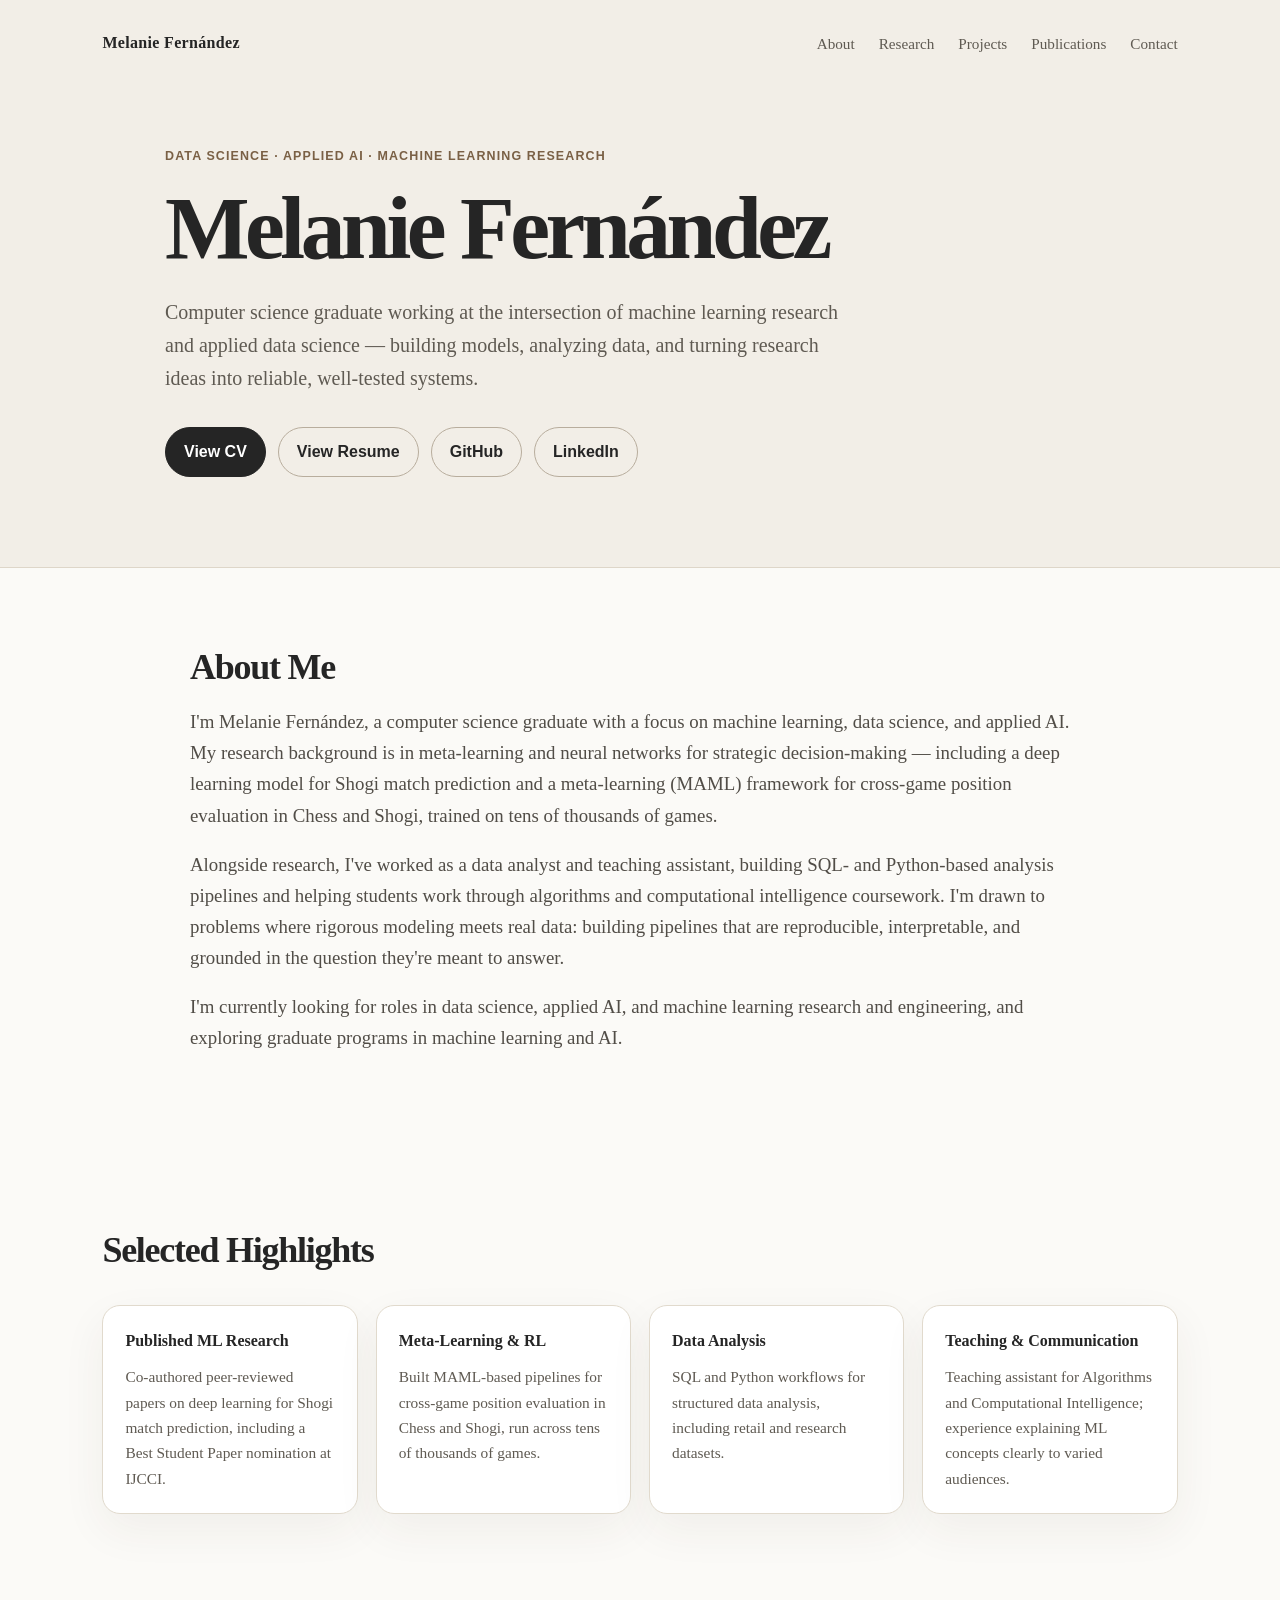
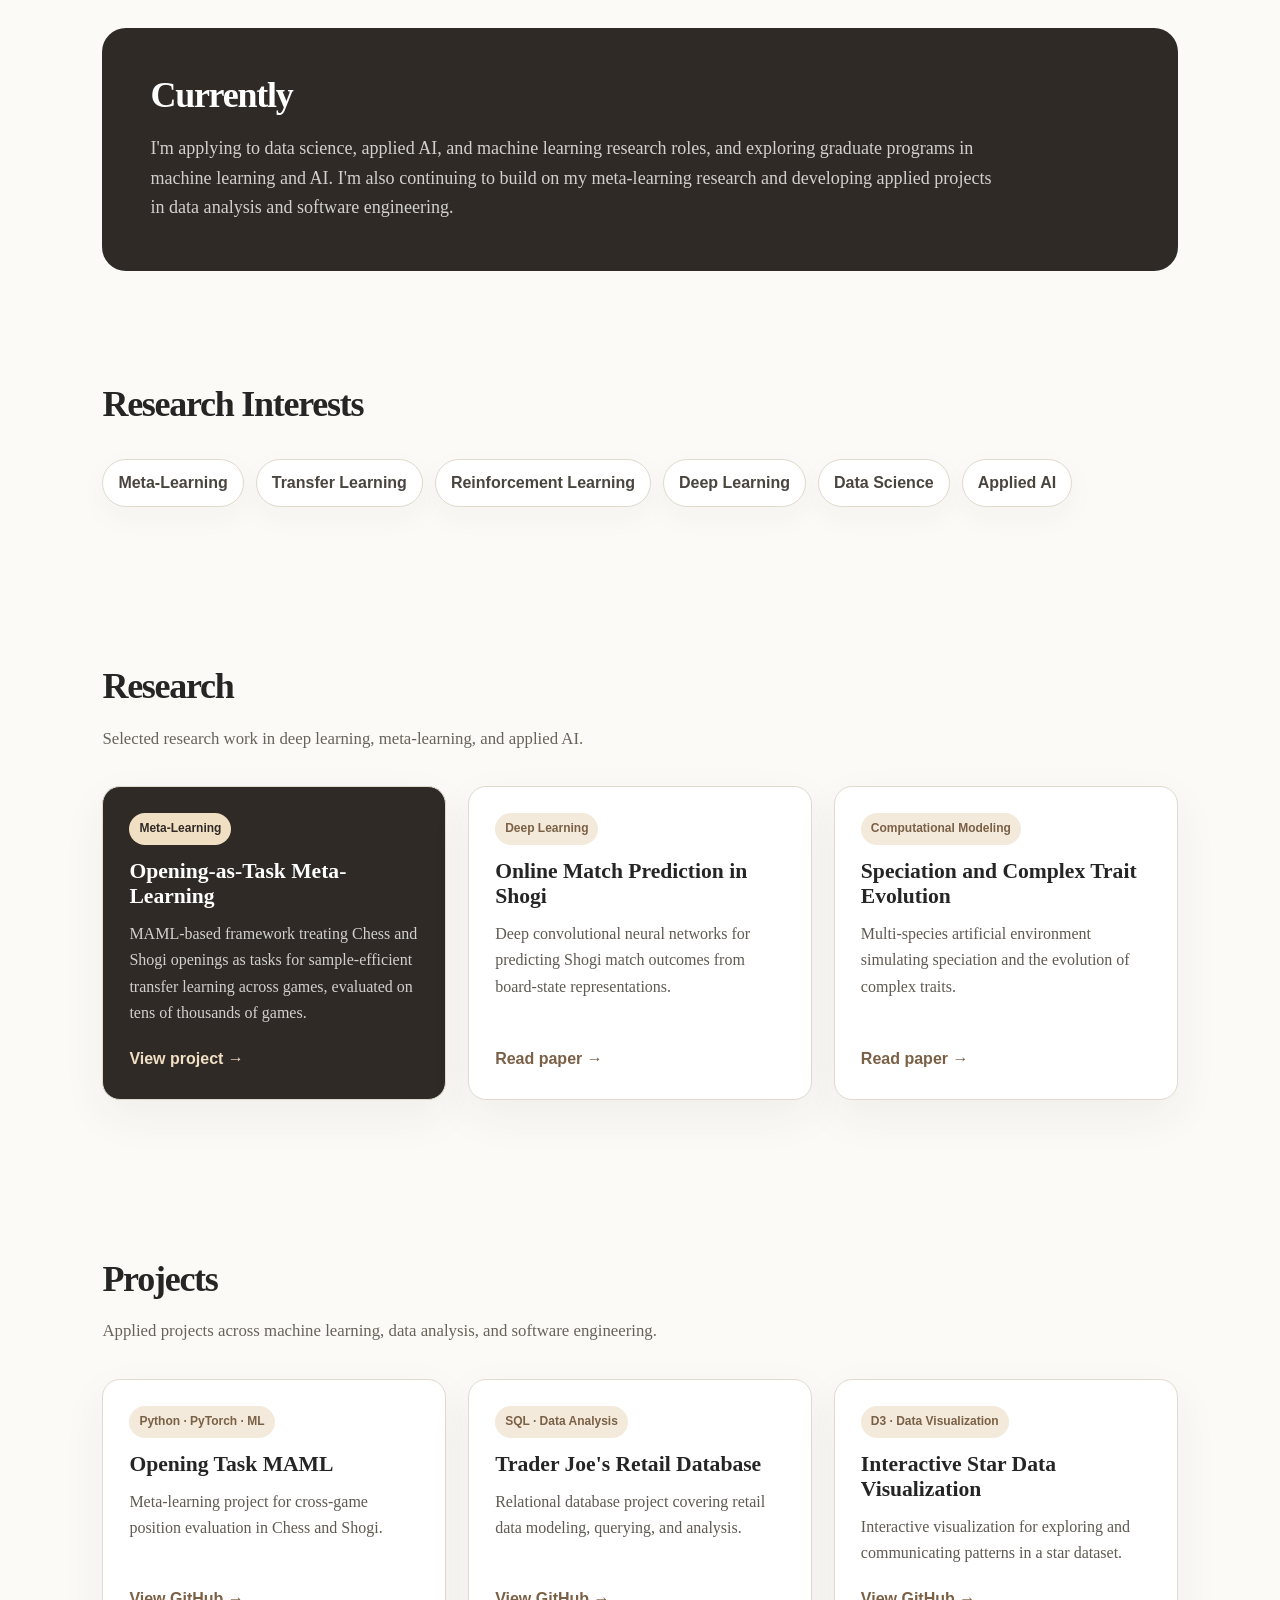
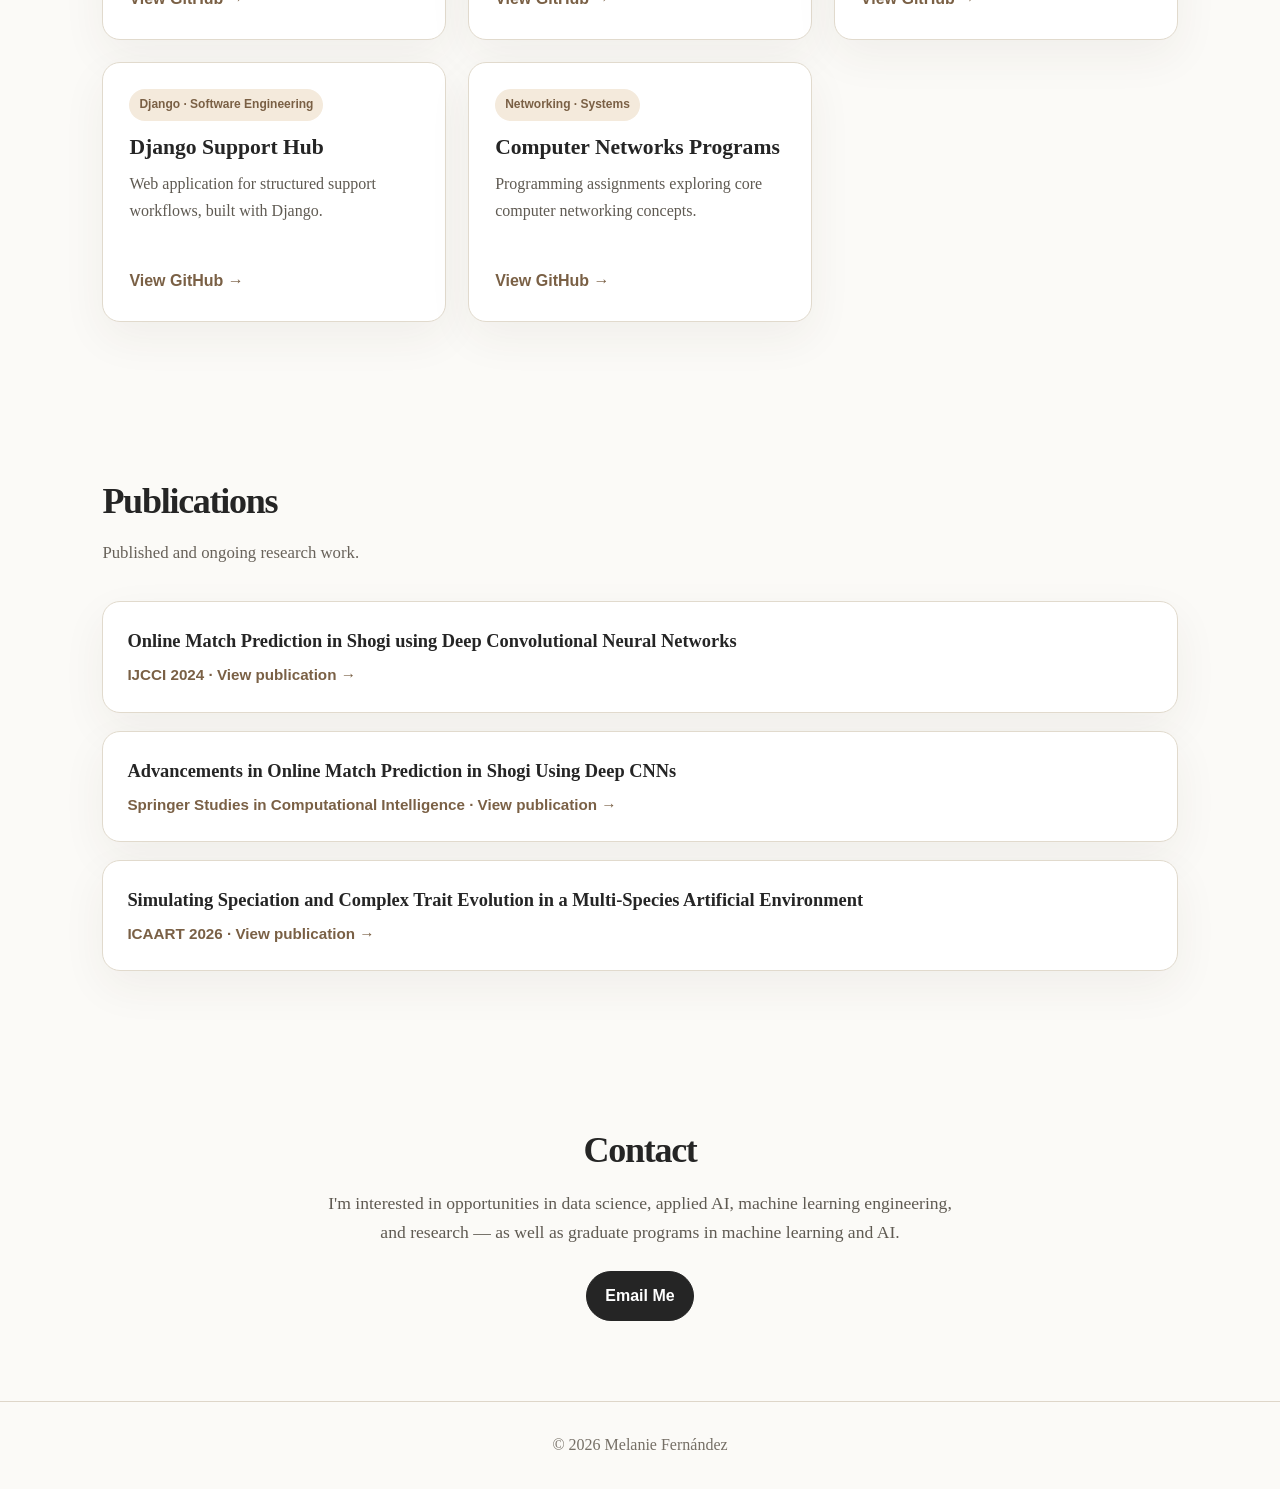
==== index.html @ c0848419 "Edits to tailor to my interests" ====
<!DOCTYPE html>
<html lang="en">
<head>
  <meta charset="UTF-8" />
  <meta name="viewport" content="width=device-width, initial-scale=1.0" />
  <title>Melanie Fernández</title>
  <link rel="stylesheet" href="styles.css" />
</head>

<body>
  <header class="hero">
    <nav class="nav">
      <div class="logo">Melanie Fernández</div>
      <div class="nav-links">
        <a href="#about">About</a>
        <a href="#research">Research</a>
        <a href="#projects">Projects</a>
        <a href="#publications">Publications</a>
        <a href="#contact">Contact</a>
      </div>
    </nav>

    <section class="hero-content">
      <p class="eyebrow">Data Science · Applied AI · Machine Learning Research</p>
      <h1>Melanie Fernández</h1>

      <p class="subtitle">
        Computer science graduate working at the intersection of machine learning research
        and applied data science — building models, analyzing data, and turning research
        ideas into reliable, well-tested systems.
      </p>

      <div class="buttons">
        <a class="btn primary" href="assets/Melanie_CV.pdf" target="_blank">View CV</a>
        <a class="btn" href="assets/Fernandez_Resume.pdf" target="_blank">View Resume</a>
        <a class="btn" href="https://github.com/fernandezmela" target="_blank">GitHub</a>
        <a class="btn" href="https://www.linkedin.com/in/melanie-fernandez-zgd" target="_blank">LinkedIn</a>
      </div>
    </section>
  </header>

  <main>
    <section class="section about" id="about">
      <h2>About Me</h2>
      <p>
        I'm Melanie Fernández, a computer science graduate with a focus on machine learning,
        data science, and applied AI. My research background is in meta-learning and neural
        networks for strategic decision-making — including a deep learning model for Shogi
        match prediction and a meta-learning (MAML) framework for cross-game position
        evaluation in Chess and Shogi, trained on tens of thousands of games.
      </p>
      <p>
        Alongside research, I've worked as a data analyst and teaching assistant, building
        SQL- and Python-based analysis pipelines and helping students work through algorithms
        and computational intelligence coursework. I'm drawn to problems where rigorous
        modeling meets real data: building pipelines that are reproducible, interpretable,
        and grounded in the question they're meant to answer.
      </p>
      <p>
        I'm currently looking for roles in data science, applied AI, and machine learning
        research and engineering, and exploring graduate programs in machine learning and AI.
      </p>
    </section>

    <section class="section highlights">
      <div class="section-heading">
        <h2>Selected Highlights</h2>
      </div>

      <div class="highlight-grid">
        <div class="highlight">
          <strong>Published ML Research</strong>
          <p>Co-authored peer-reviewed papers on deep learning for Shogi match prediction, including a Best Student Paper nomination at IJCCI.</p>
        </div>

        <div class="highlight">
          <strong>Meta-Learning &amp; RL</strong>
          <p>Built MAML-based pipelines for cross-game position evaluation in Chess and Shogi, run across tens of thousands of games.</p>
        </div>

        <div class="highlight">
          <strong>Data Analysis</strong>
          <p>SQL and Python workflows for structured data analysis, including retail and research datasets.</p>
        </div>

        <div class="highlight">
          <strong>Teaching &amp; Communication</strong>
          <p>Teaching assistant for Algorithms and Computational Intelligence; experience explaining ML concepts clearly to varied audiences.</p>
        </div>
      </div>
    </section>

    <section class="section currently">
      <h2>Currently</h2>
      <p>
        I'm applying to data science, applied AI, and machine learning research roles, and
        exploring graduate programs in machine learning and AI. I'm also continuing to build
        on my meta-learning research and developing applied projects in data analysis and
        software engineering.
      </p>
    </section>

    <section class="section interests">
      <div class="section-heading">
        <h2>Research Interests</h2>
      </div>

      <div class="pill-row">
        <span>Meta-Learning</span>
        <span>Transfer Learning</span>
        <span>Reinforcement Learning</span>
        <span>Deep Learning</span>
        <span>Data Science</span>
        <span>Applied AI</span>
      </div>
    </section>

    <section class="section" id="research">
      <div class="section-heading">
        <h2>Research</h2>
        <p>Selected research work in deep learning, meta-learning, and applied AI.</p>
      </div>

      <div class="grid">
        <a class="card featured" href="https://github.com/fernandezmela/opening-task-maml" target="_blank">
          <span class="tag">Meta-Learning</span>
          <h3>Opening-as-Task Meta-Learning</h3>
          <p>
            MAML-based framework treating Chess and Shogi openings as tasks for
            sample-efficient transfer learning across games, evaluated on tens of
            thousands of games.
          </p>
          <span class="card-link">View project →</span>
        </a>

        <a class="card" href="https://www.researchgate.net/publication/385747158_Online_Match_Prediction_in_Shogi_using_Deep_Convolutional_Neural_Networks" target="_blank">
          <span class="tag">Deep Learning</span>
          <h3>Online Match Prediction in Shogi</h3>
          <p>
            Deep convolutional neural networks for predicting Shogi match outcomes
            from board-state representations.
          </p>
          <span class="card-link">Read paper →</span>
        </a>

        <a class="card" href="https://www.researchgate.net/publication/402463918_Simulating_Speciation_and_Complex_Trait_Evolution_in_a_Multi-Species_Artificial_Environment" target="_blank">
          <span class="tag">Computational Modeling</span>
          <h3>Speciation and Complex Trait Evolution</h3>
          <p>
            Multi-species artificial environment simulating speciation and the
            evolution of complex traits.
          </p>
          <span class="card-link">Read paper →</span>
        </a>
      </div>
    </section>

    <section class="section" id="projects">
      <div class="section-heading">
        <h2>Projects</h2>
        <p>
          Applied projects across machine learning, data analysis, and software engineering.
        </p>
      </div>

      <div class="grid">
        <a class="card" href="https://github.com/fernandezmela/opening-task-maml" target="_blank">
          <span class="tag">Python · PyTorch · ML</span>
          <h3>Opening Task MAML</h3>
          <p>
            Meta-learning project for cross-game position evaluation in Chess and Shogi.
          </p>
          <span class="card-link">View GitHub →</span>
        </a>

        <a class="card" href="https://github.com/fernandezmela/trader-joes-retail-database" target="_blank">
          <span class="tag">SQL · Data Analysis</span>
          <h3>Trader Joe's Retail Database</h3>
          <p>
            Relational database project covering retail data modeling, querying, and analysis.
          </p>
          <span class="card-link">View GitHub →</span>
        </a>

        <a class="card" href="https://github.com/fernandezmela/Interactive-Data-Visualization-for-Star-Data" target="_blank">
          <span class="tag">D3 · Data Visualization</span>
          <h3>Interactive Star Data Visualization</h3>
          <p>
            Interactive visualization for exploring and communicating patterns in a star dataset.
          </p>
          <span class="card-link">View GitHub →</span>
        </a>

        <a class="card" href="https://github.com/fernandezmela/Django-Framework-Support-Hub" target="_blank">
          <span class="tag">Django · Software Engineering</span>
          <h3>Django Support Hub</h3>
          <p>
            Web application for structured support workflows, built with Django.
          </p>
          <span class="card-link">View GitHub →</span>
        </a>

        <a class="card" href="https://github.com/fernandezmela/Computer-Networks-Programs" target="_blank">
          <span class="tag">Networking · Systems</span>
          <h3>Computer Networks Programs</h3>
          <p>
            Programming assignments exploring core computer networking concepts.
          </p>
          <span class="card-link">View GitHub →</span>
        </a>
      </div>
    </section>

    <section class="section" id="publications">
      <div class="section-heading">
        <h2>Publications</h2>
        <p>Published and ongoing research work.</p>
      </div>

      <div class="publication-list">
        <a class="publication" href="https://www.researchgate.net/publication/385747158_Online_Match_Prediction_in_Shogi_using_Deep_Convolutional_Neural_Networks" target="_blank">
          <h3>Online Match Prediction in Shogi using Deep Convolutional Neural Networks</h3>
          <p>IJCCI 2024 · View publication →</p>
        </a>

        <a class="publication" href="https://www.researchgate.net/publication/392984172_Advancements_in_Online_Match_Prediction_in_Shogi_Using_Deep_Convolutional_Neural_Networks" target="_blank">
          <h3>Advancements in Online Match Prediction in Shogi Using Deep CNNs</h3>
          <p>Springer Studies in Computational Intelligence · View publication →</p>
        </a>

        <a class="publication" href="https://www.researchgate.net/publication/402463918_Simulating_Speciation_and_Complex_Trait_Evolution_in_a_Multi-Species_Artificial_Environment" target="_blank">
          <h3>Simulating Speciation and Complex Trait Evolution in a Multi-Species Artificial Environment</h3>
          <p>ICAART 2026 · View publication →</p>
        </a>
      </div>
    </section>

    <section class="section contact" id="contact">
      <h2>Contact</h2>
      <p>
        I'm interested in opportunities in data science, applied AI, machine learning
        engineering, and research — as well as graduate programs in machine learning and AI.
      </p>
      <a class="btn primary dark" href="mailto:mfernandez3714@gmail.com">Email Me</a>
    </section>
  </main>

  <footer>
    <p>© 2026 Melanie Fernández</p>
  </footer>
</body>
</html>
---- styles.css ----
* {
  box-sizing: border-box;
  margin: 0;
  padding: 0;
}

body {
  font-family: Georgia, "Times New Roman", serif;
  background: #fbfaf7;
  color: #252525;
  line-height: 1.65;
}

a {
  color: inherit;
  text-decoration: none;
}

.hero {
  padding: 30px 8% 90px;
  background: #f2eee7;
  color: #252525;
  border-bottom: 1px solid #ded6c9;
}

.nav {
  display: flex;
  justify-content: space-between;
  align-items: center;
  gap: 24px;
}

.logo {
  font-size: 1rem;
  font-weight: 700;
  letter-spacing: 0.02em;
}

.nav-links {
  display: flex;
  gap: 24px;
  font-size: 0.95rem;
  color: #5f5a52;
}

.nav-links a:hover {
  color: #111;
}

.hero-content {
  max-width: 950px;
  margin: 90px auto 0;
}

.eyebrow {
  color: #7a6045;
  font-weight: 700;
  letter-spacing: 0.09em;
  text-transform: uppercase;
  font-size: 0.78rem;
  margin-bottom: 18px;
  font-family: Inter, -apple-system, BlinkMacSystemFont, "Segoe UI", sans-serif;
}

h1 {
  font-size: clamp(2.8rem, 7vw, 5.7rem);
  line-height: 0.95;
  letter-spacing: -0.05em;
  max-width: 900px;
  margin-bottom: 26px;
}

.subtitle {
  max-width: 690px;
  font-size: 1.25rem;
  color: #5f5a52;
  margin-bottom: 32px;
}

.buttons {
  display: flex;
  flex-wrap: wrap;
  gap: 12px;
}

.btn {
  display: inline-block;
  padding: 11px 18px;
  border-radius: 999px;
  border: 1px solid #b8ad9d;
  font-weight: 700;
  font-family: Inter, -apple-system, BlinkMacSystemFont, "Segoe UI", sans-serif;
  transition: 0.2s ease;
  background: transparent;
}

.btn:hover {
  transform: translateY(-2px);
  background: #e9e1d6;
}

.btn.primary {
  background: #252525;
  color: white;
  border-color: #252525;
}

.btn.dark {
  background: #252525;
  color: white;
}

main {
  padding: 0 8%;
}

.section {
  max-width: 1150px;
  margin: 0 auto;
  padding: 80px 0;
}

.about {
  max-width: 900px;
}

.about p {
  font-size: 1.18rem;
  color: #514d47;
  margin-bottom: 18px;
}

h2 {
  font-size: 2.25rem;
  line-height: 1.1;
  margin-bottom: 18px;
  letter-spacing: -0.035em;
  color: #252525;
}

.section-heading {
  margin-bottom: 34px;
}

.section-heading p {
  color: #68625a;
  font-size: 1.05rem;
}

.grid {
  display: grid;
  grid-template-columns: repeat(3, 1fr);
  gap: 22px;
}

.card,
.publication,
.highlight {
  background: #ffffff;
  border: 1px solid #e1dacd;
  border-radius: 18px;
  box-shadow: 0 16px 45px rgba(60, 45, 30, 0.06);
}

.card {
  padding: 26px;
  transition: 0.2s ease;
  display: flex;
  flex-direction: column;
  min-height: 260px;
}

.card:hover,
.publication:hover {
  transform: translateY(-4px);
  box-shadow: 0 24px 65px rgba(60, 45, 30, 0.11);
}

.card.featured {
  background: #2f2a25;
  color: white;
}

.card h3 {
  font-size: 1.35rem;
  line-height: 1.15;
  margin: 14px 0 12px;
}

.card p {
  color: #5f5a52;
  font-size: 1rem;
}

.card.featured p {
  color: rgba(255, 255, 255, 0.78);
}

.card-link {
  margin-top: auto;
  padding-top: 20px;
  font-family: Inter, -apple-system, BlinkMacSystemFont, "Segoe UI", sans-serif;
  font-weight: 700;
  color: #7a6045;
}

.featured .card-link {
  color: #f1dfc4;
}

.tag {
  display: inline-block;
  align-self: flex-start;
  font-size: 0.75rem;
  font-weight: 800;
  color: #7a6045;
  background: #f4eadc;
  padding: 6px 10px;
  border-radius: 999px;
  font-family: Inter, -apple-system, BlinkMacSystemFont, "Segoe UI", sans-serif;
}

.featured .tag {
  color: #2f2a25;
  background: #f1dfc4;
}

.highlight-grid {
  display: grid;
  grid-template-columns: repeat(4, 1fr);
  gap: 18px;
}

.highlight {
  padding: 22px;
}

.highlight strong {
  display: block;
  margin-bottom: 10px;
  color: #252525;
  font-size: 1rem;
}

.highlight p {
  color: #5f5a52;
  font-size: 0.96rem;
}

.currently {
  background: #2f2a25;
  color: white;
  border-radius: 24px;
  padding: 48px;
  margin-top: 34px;
  margin-bottom: 34px;
}

.currently h2 {
  color: white;
}

.currently p {
  color: rgba(255, 255, 255, 0.78);
  font-size: 1.13rem;
  max-width: 850px;
}

.pill-row {
  display: flex;
  flex-wrap: wrap;
  gap: 12px;
}

.pill-row span {
  background: white;
  border: 1px solid #e1dacd;
  color: #4a453f;
  padding: 10px 15px;
  border-radius: 999px;
  font-weight: 700;
  font-family: Inter, -apple-system, BlinkMacSystemFont, "Segoe UI", sans-serif;
  box-shadow: 0 10px 30px rgba(60, 45, 30, 0.04);
}

.publication-list {
  display: grid;
  gap: 18px;
}

.publication {
  display: block;
  padding: 24px;
  transition: 0.2s ease;
}

.publication h3 {
  font-size: 1.15rem;
  margin-bottom: 6px;
}

.publication p {
  color: #7a6045;
  font-weight: 700;
  font-family: Inter, -apple-system, BlinkMacSystemFont, "Segoe UI", sans-serif;
  font-size: 0.95rem;
}

.contact {
  text-align: center;
}

.contact p {
  max-width: 650px;
  margin: 0 auto 24px;
  color: #5f5a52;
  font-size: 1.1rem;
}

footer {
  padding: 30px 8%;
  text-align: center;
  color: #756f66;
  border-top: 1px solid #ded6c9;
}

@media (max-width: 900px) {
  .nav {
    align-items: flex-start;
    flex-direction: column;
  }

  .nav-links {
    flex-wrap: wrap;
    gap: 14px;
  }

  .hero-content {
    margin-top: 60px;
  }

  .grid,
  .highlight-grid {
    grid-template-columns: 1fr;
  }

  .section {
    padding: 60px 0;
  }

  .currently {
    padding: 32px;
  }
}
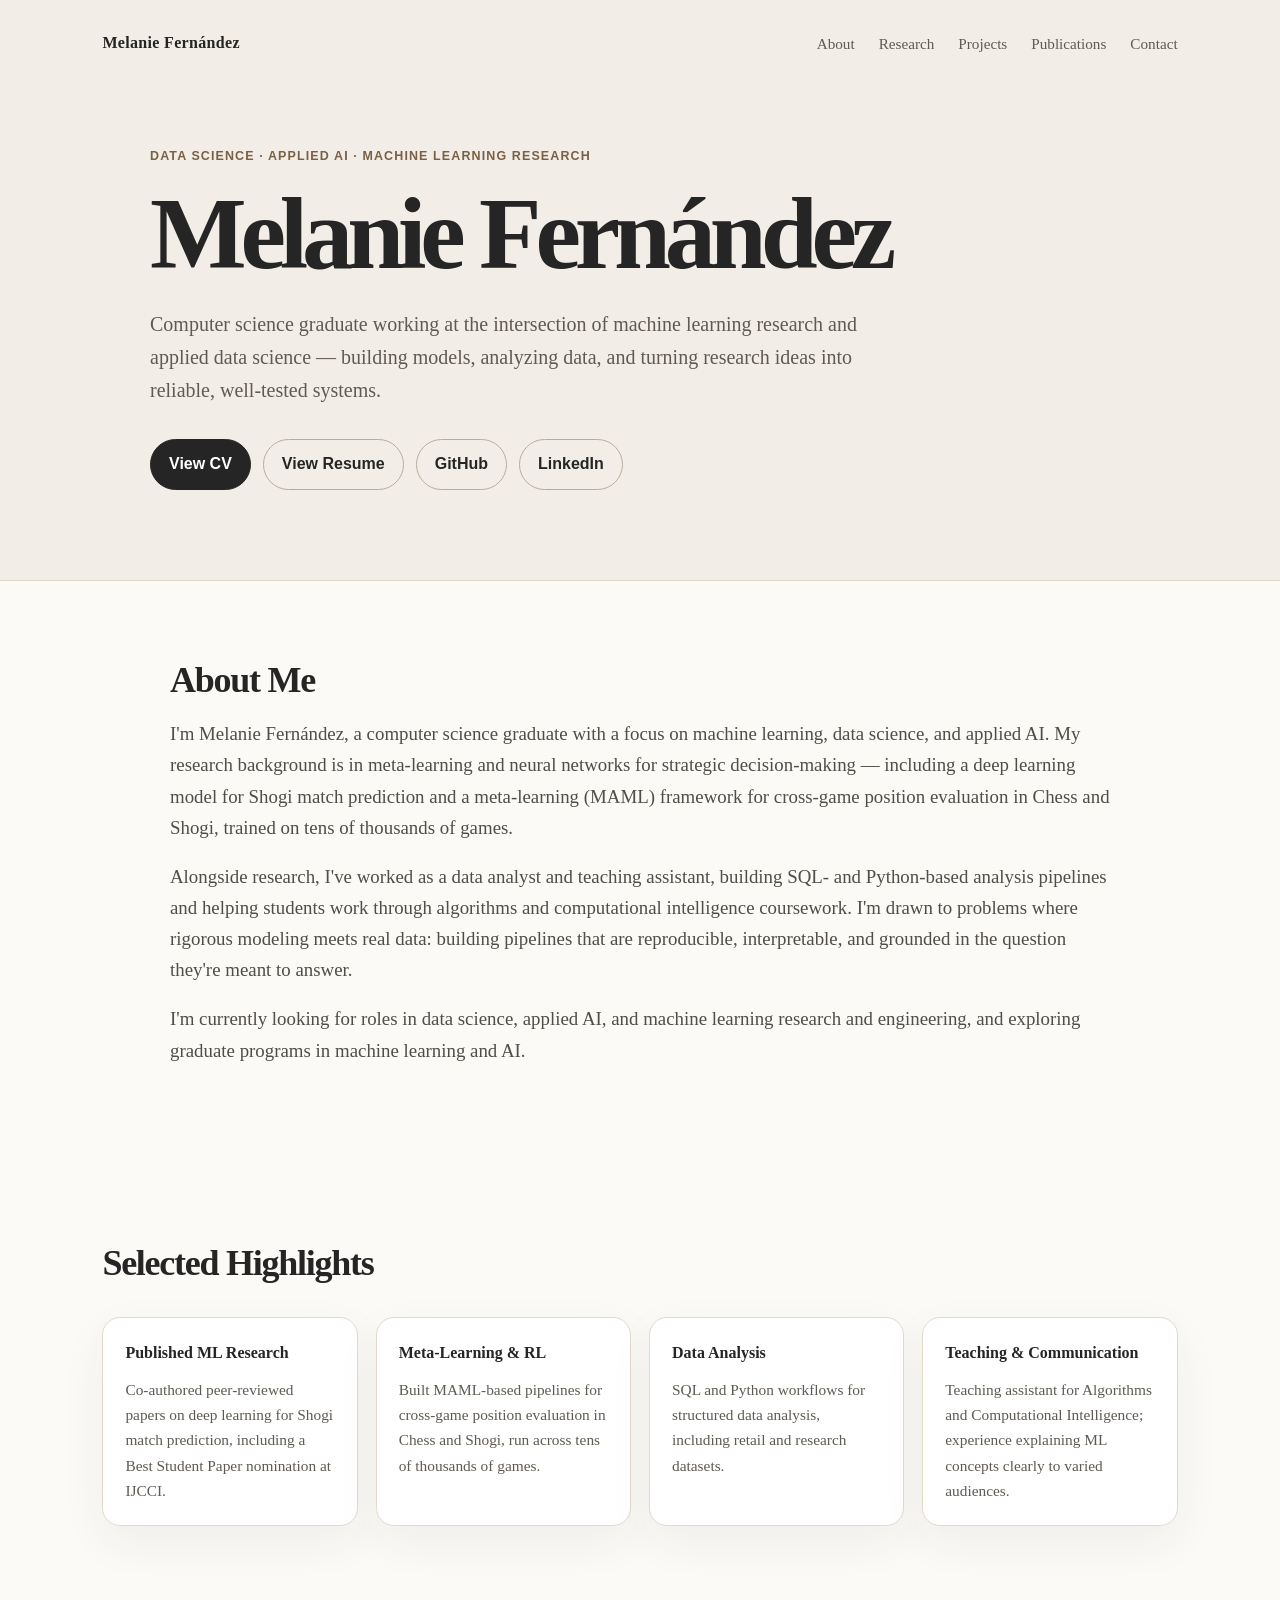
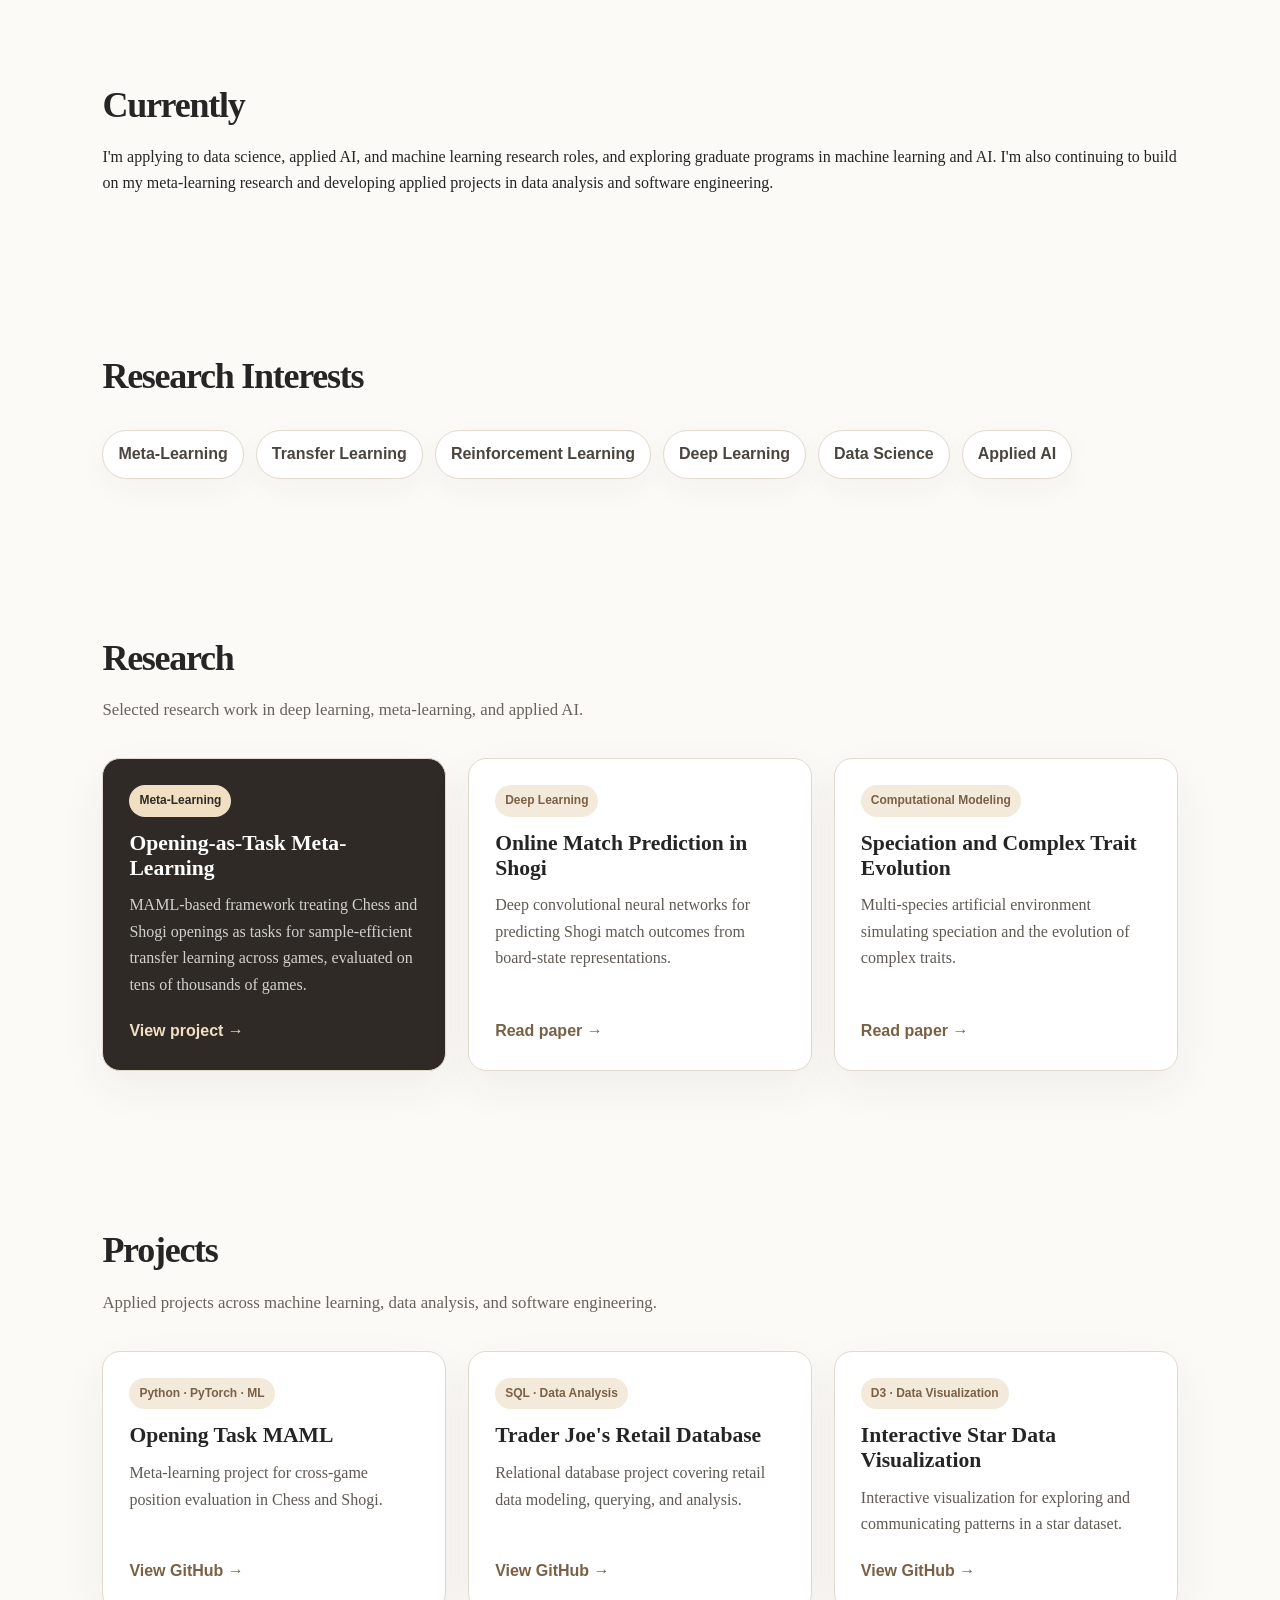
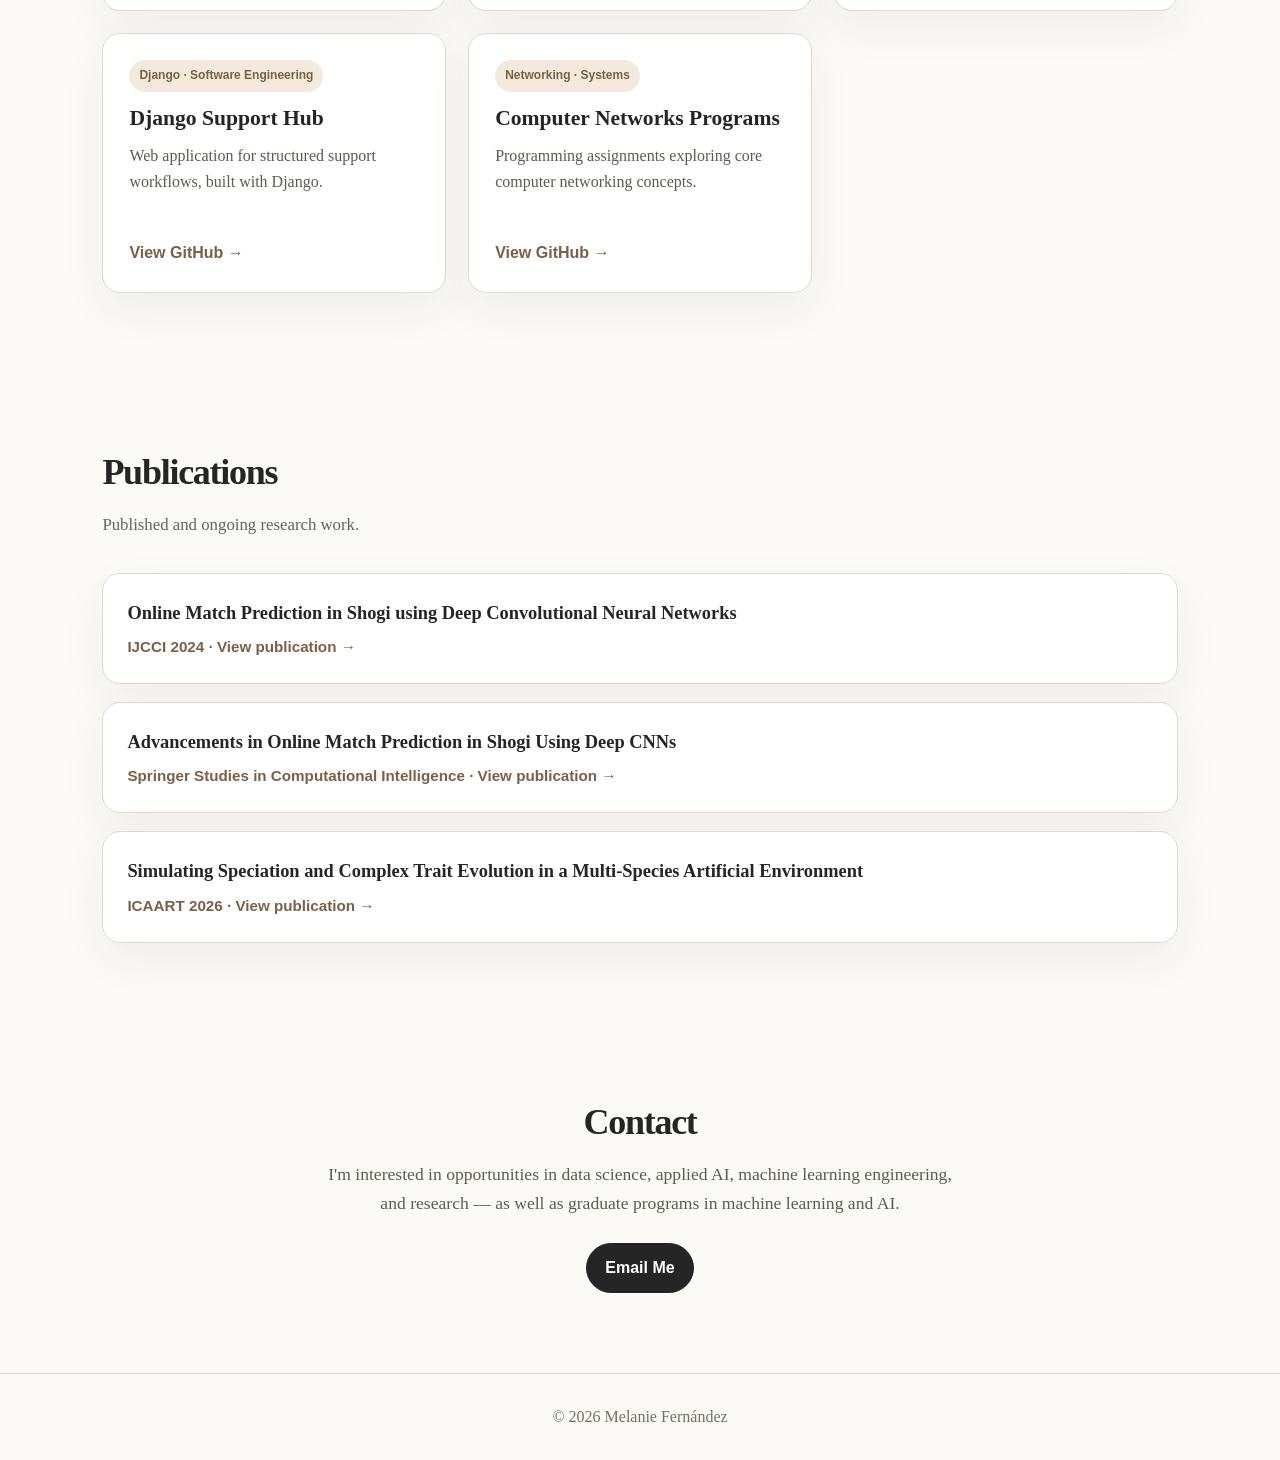
==== commit 4b2ae0ab: "added CV and resume and linkedIn" ====
--- a/index.html
+++ b/index.html
@@ -34,7 +34,7 @@
         <a class="btn primary" href="assets/Melanie_CV.pdf" target="_blank">View CV</a>
         <a class="btn" href="assets/Fernandez_Resume.pdf" target="_blank">View Resume</a>
         <a class="btn" href="https://github.com/fernandezmela" target="_blank">GitHub</a>
-        <a class="btn" href="https://www.linkedin.com/in/melanie-fernandez-zgd" target="_blank">LinkedIn</a>
+        <a class="btn" href="https://www.linkedin.com/in/melanie-fern%C3%A1ndez-zgd/" target="_blank">LinkedIn</a>
       </div>
     </section>
   </header>
--- a/styles.css
+++ b/styles.css
@@ -48,7 +48,7 @@
 }
 
 .hero-content {
-  max-width: 950px;
+  max-width: 980px;
   margin: 90px auto 0;
 }
 
@@ -63,15 +63,15 @@
 }
 
 h1 {
-  font-size: clamp(2.8rem, 7vw, 5.7rem);
+  font-size: clamp(3.4rem, 8vw, 6.4rem);
   line-height: 0.95;
-  letter-spacing: -0.05em;
+  letter-spacing: -0.06em;
   max-width: 900px;
   margin-bottom: 26px;
 }
 
 .subtitle {
-  max-width: 690px;
+  max-width: 760px;
   font-size: 1.25rem;
   color: #5f5a52;
   margin-bottom: 32px;
@@ -121,7 +121,7 @@
 }
 
 .about {
-  max-width: 900px;
+  max-width: 940px;
 }
 
 .about p {
@@ -247,7 +247,7 @@
   font-size: 0.96rem;
 }
 
-.currently {
+.research-focus {
   background: #2f2a25;
   color: white;
   border-radius: 24px;
@@ -256,14 +256,21 @@
   margin-bottom: 34px;
 }
 
-.currently h2 {
-  color: white;
-}
-
-.currently p {
+.research-focus h2 {
+  color: white;
+}
+
+.research-focus p {
   color: rgba(255, 255, 255, 0.78);
   font-size: 1.13rem;
   max-width: 850px;
+  margin-bottom: 24px;
+}
+
+.research-focus .pill-row span {
+  background: rgba(255, 255, 255, 0.09);
+  border-color: rgba(255, 255, 255, 0.18);
+  color: white;
 }
 
 .pill-row {
@@ -283,6 +290,42 @@
   box-shadow: 0 10px 30px rgba(60, 45, 30, 0.04);
 }
 
+.timeline {
+  border-left: 2px solid #d6cdbc;
+  padding-left: 26px;
+  display: grid;
+  gap: 22px;
+}
+
+.timeline-item {
+  position: relative;
+}
+
+.timeline-item::before {
+  content: "";
+  position: absolute;
+  left: -35px;
+  top: 7px;
+  width: 14px;
+  height: 14px;
+  background: #7a6045;
+  border-radius: 50%;
+  border: 3px solid #fbfaf7;
+}
+
+.timeline-item span {
+  display: block;
+  font-weight: 800;
+  color: #7a6045;
+  font-family: Inter, -apple-system, BlinkMacSystemFont, "Segoe UI", sans-serif;
+  margin-bottom: 4px;
+}
+
+.timeline-item p {
+  color: #514d47;
+  font-size: 1.05rem;
+}
+
 .publication-list {
   display: grid;
   gap: 18px;
@@ -348,7 +391,7 @@
     padding: 60px 0;
   }
 
-  .currently {
+  .research-focus {
     padding: 32px;
   }
 }
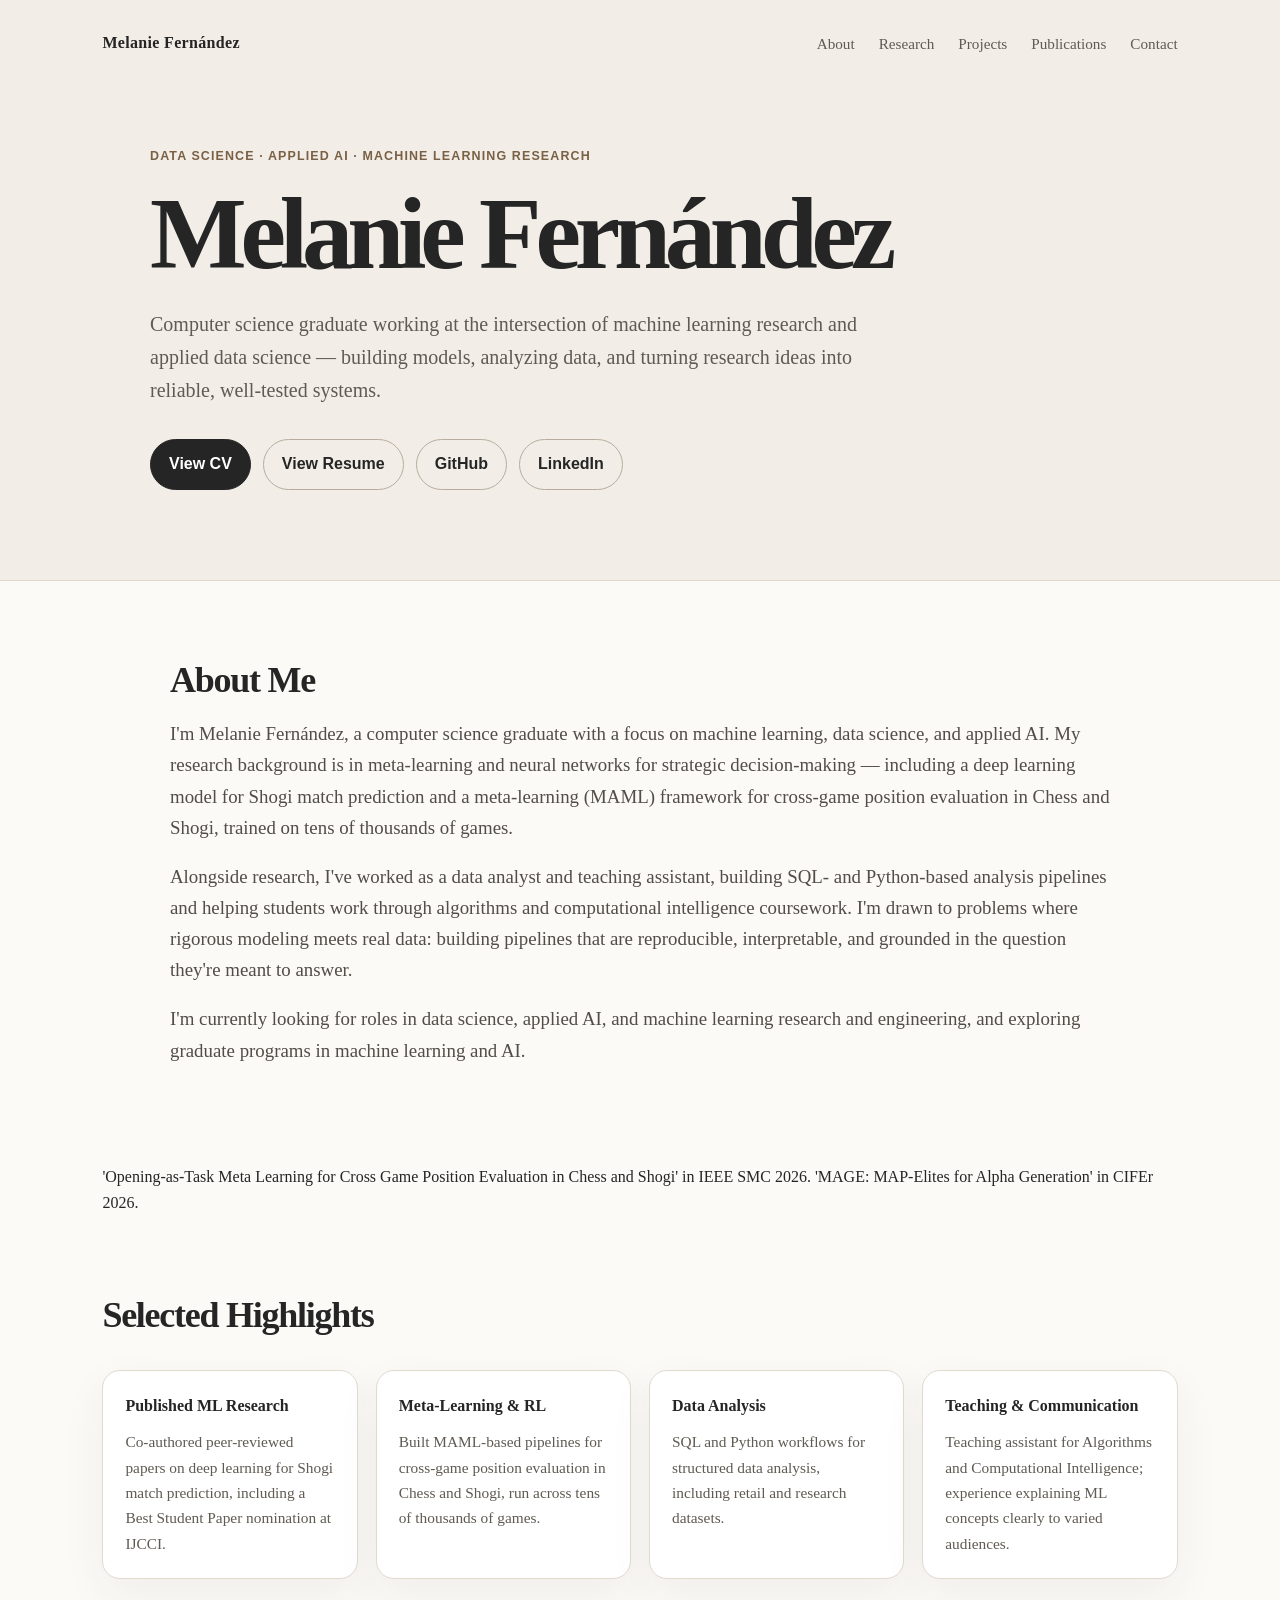
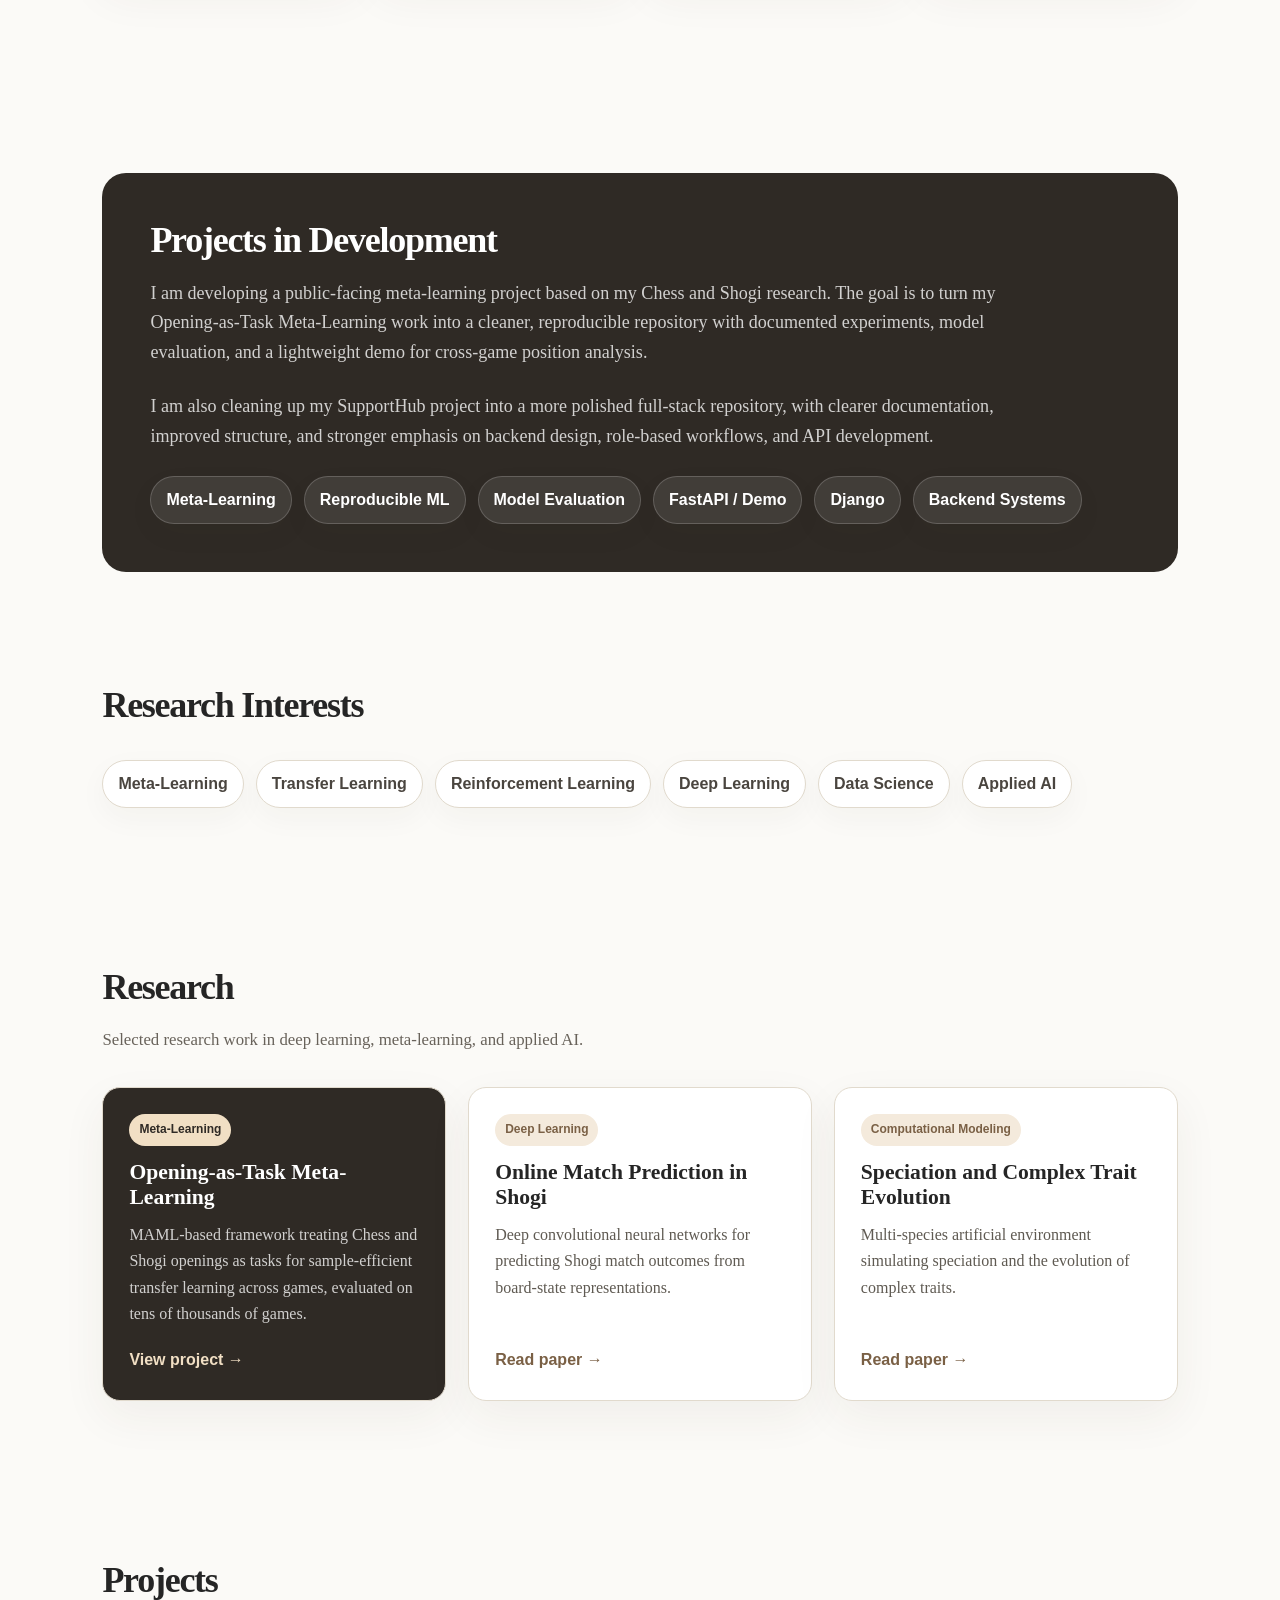
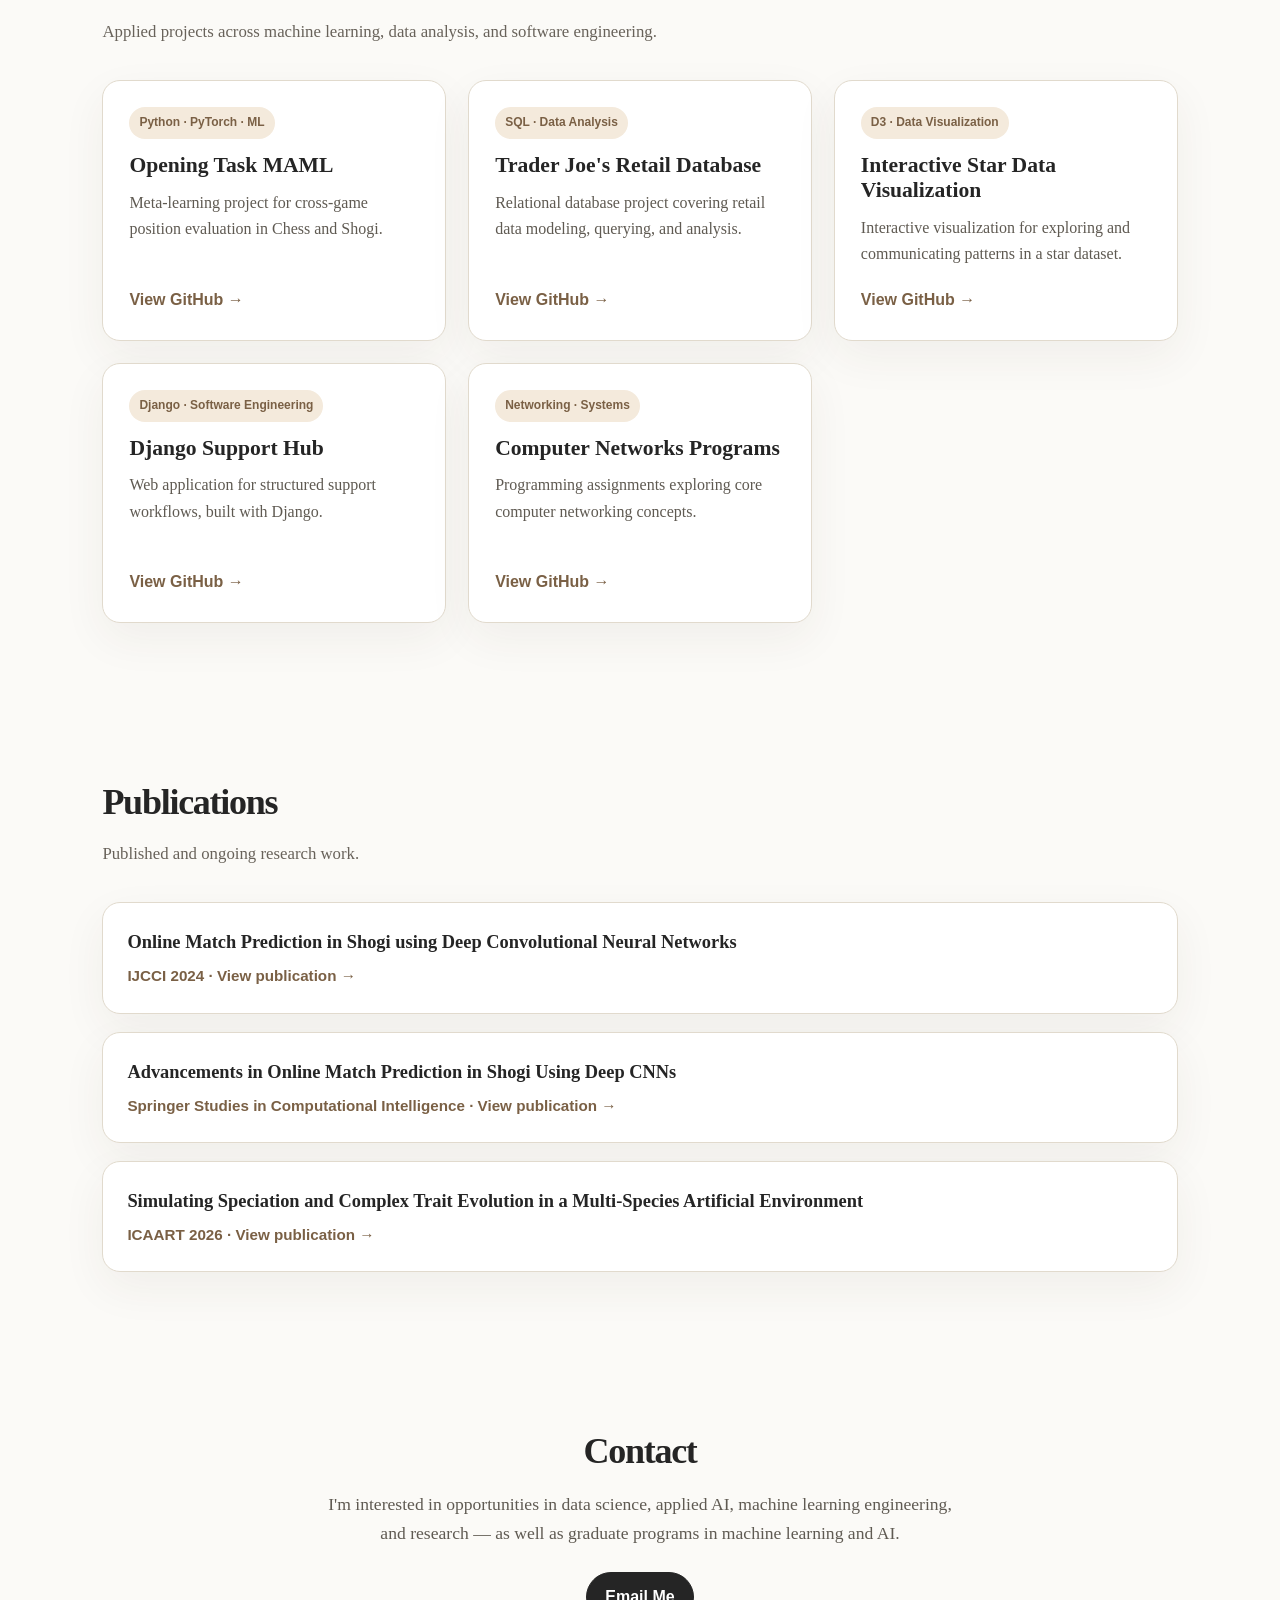
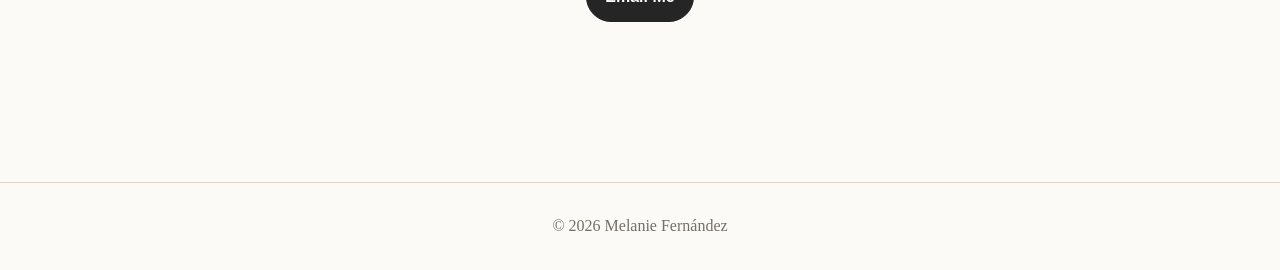
==== commit adf3e7b8: "updated my current projects and added my pending publications" ====
--- a/index.html
+++ b/index.html
@@ -58,8 +58,18 @@
       </p>
       <p>
         I'm currently looking for roles in data science, applied AI, and machine learning
-        research and engineering, and exploring graduate programs in machine learning and AI.
-      </p>
+        research and engineering, and exploring graduate programs in machine learning and AI. 
+      </p>
+    </section>
+
+    <section class = "Pending Publications">
+      <p>
+        'Opening-as-Task Meta Learning for Cross Game Position Evaluation in Chess and Shogi' in IEEE SMC 2026. 
+        'MAGE: MAP-Elites for Alpha Generation' in CIFEr 2026. 
+
+
+      </p>
+
     </section>
 
     <section class="section highlights">
@@ -89,16 +99,32 @@
         </div>
       </div>
     </section>
-
-    <section class="section currently">
-      <h2>Currently</h2>
-      <p>
-        I'm applying to data science, applied AI, and machine learning research roles, and
-        exploring graduate programs in machine learning and AI. I'm also continuing to build
-        on my meta-learning research and developing applied projects in data analysis and
-        software engineering.
-      </p>
-    </section>
+<section class="section research focus">
+    <section class="section research-focus">
+  <h2>Projects in Development</h2>
+
+  <p>
+    I am developing a public-facing meta-learning project based on my Chess and
+    Shogi research. The goal is to turn my Opening-as-Task Meta-Learning work into
+    a cleaner, reproducible repository with documented experiments, model evaluation,
+    and a lightweight demo for cross-game position analysis.
+  </p>
+
+  <p>
+    I am also cleaning up my SupportHub project into a more polished full-stack
+    repository, with clearer documentation, improved structure, and stronger emphasis
+    on backend design, role-based workflows, and API development.
+  </p>
+
+  <div class="pill-row">
+    <span>Meta-Learning</span>
+    <span>Reproducible ML</span>
+    <span>Model Evaluation</span>
+    <span>FastAPI / Demo</span>
+    <span>Django</span>
+    <span>Backend Systems</span>
+  </div>
+</section>
 
     <section class="section interests">
       <div class="section-heading">
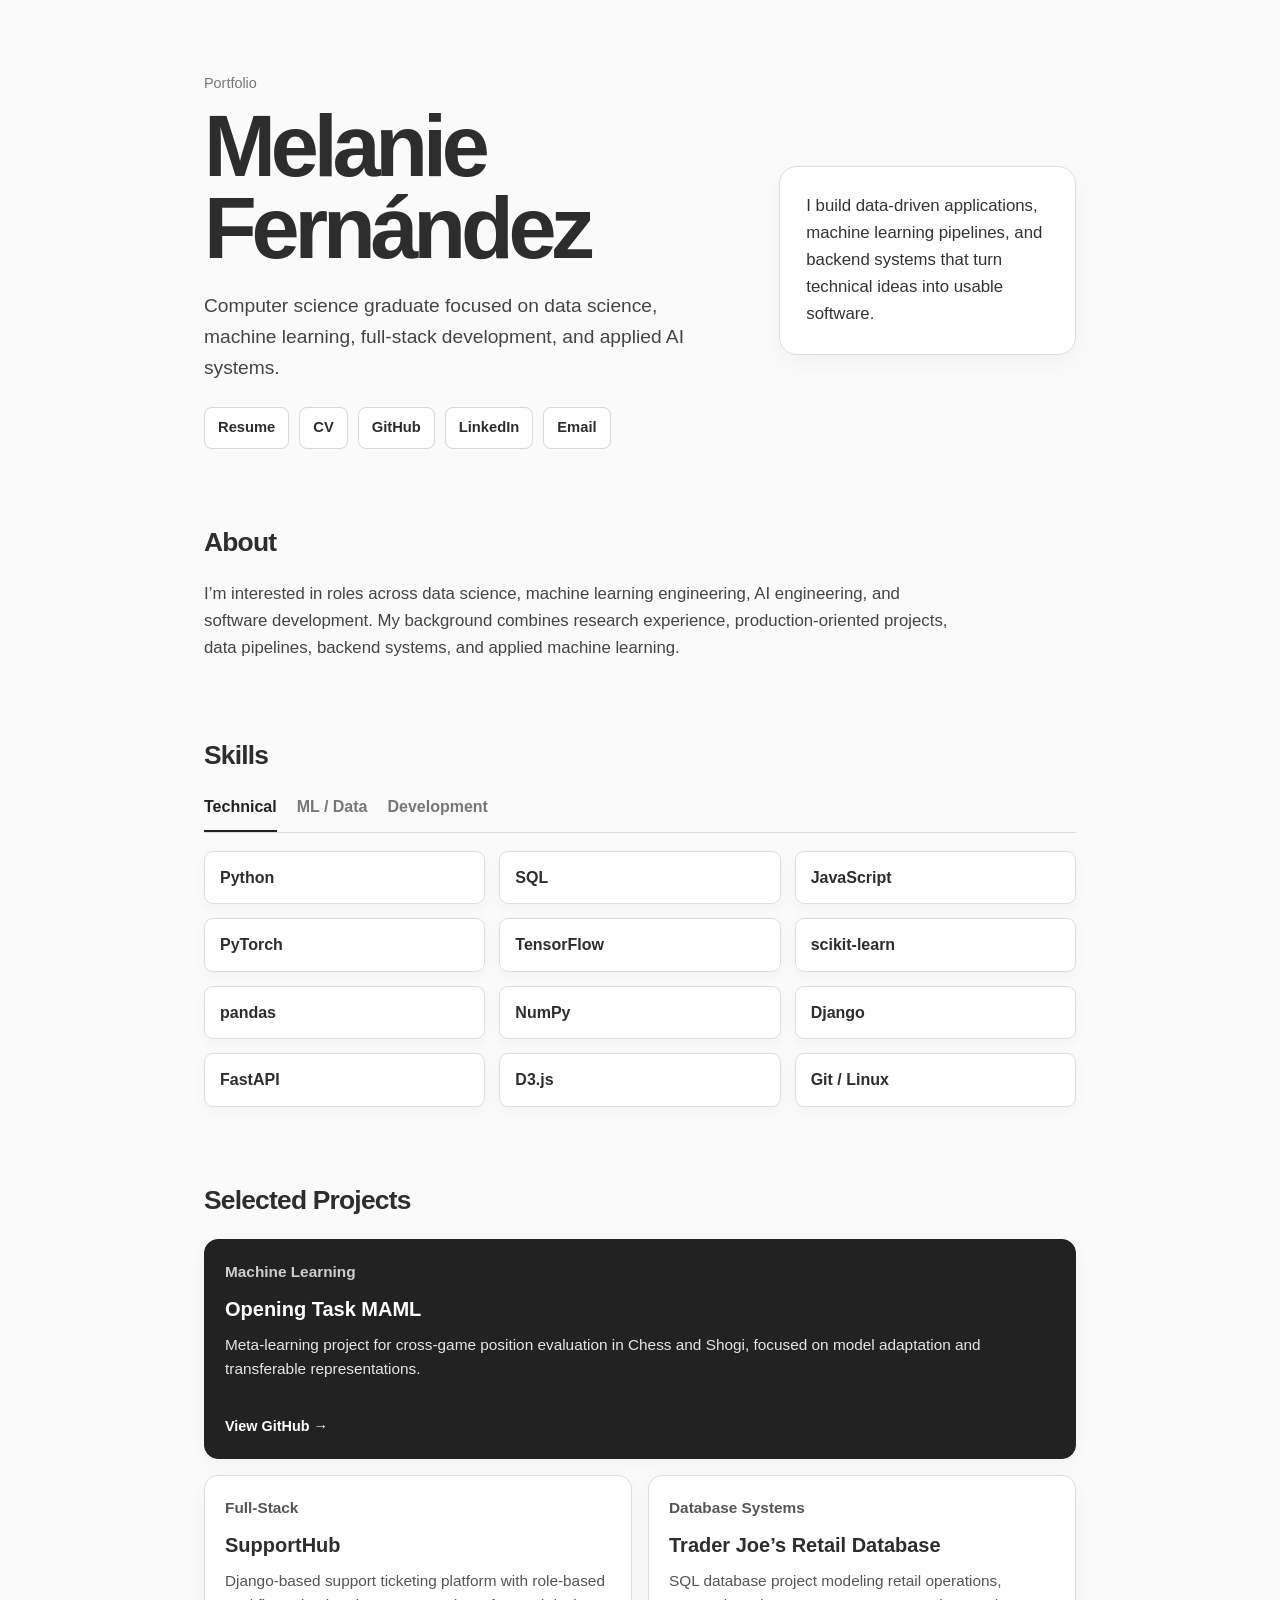
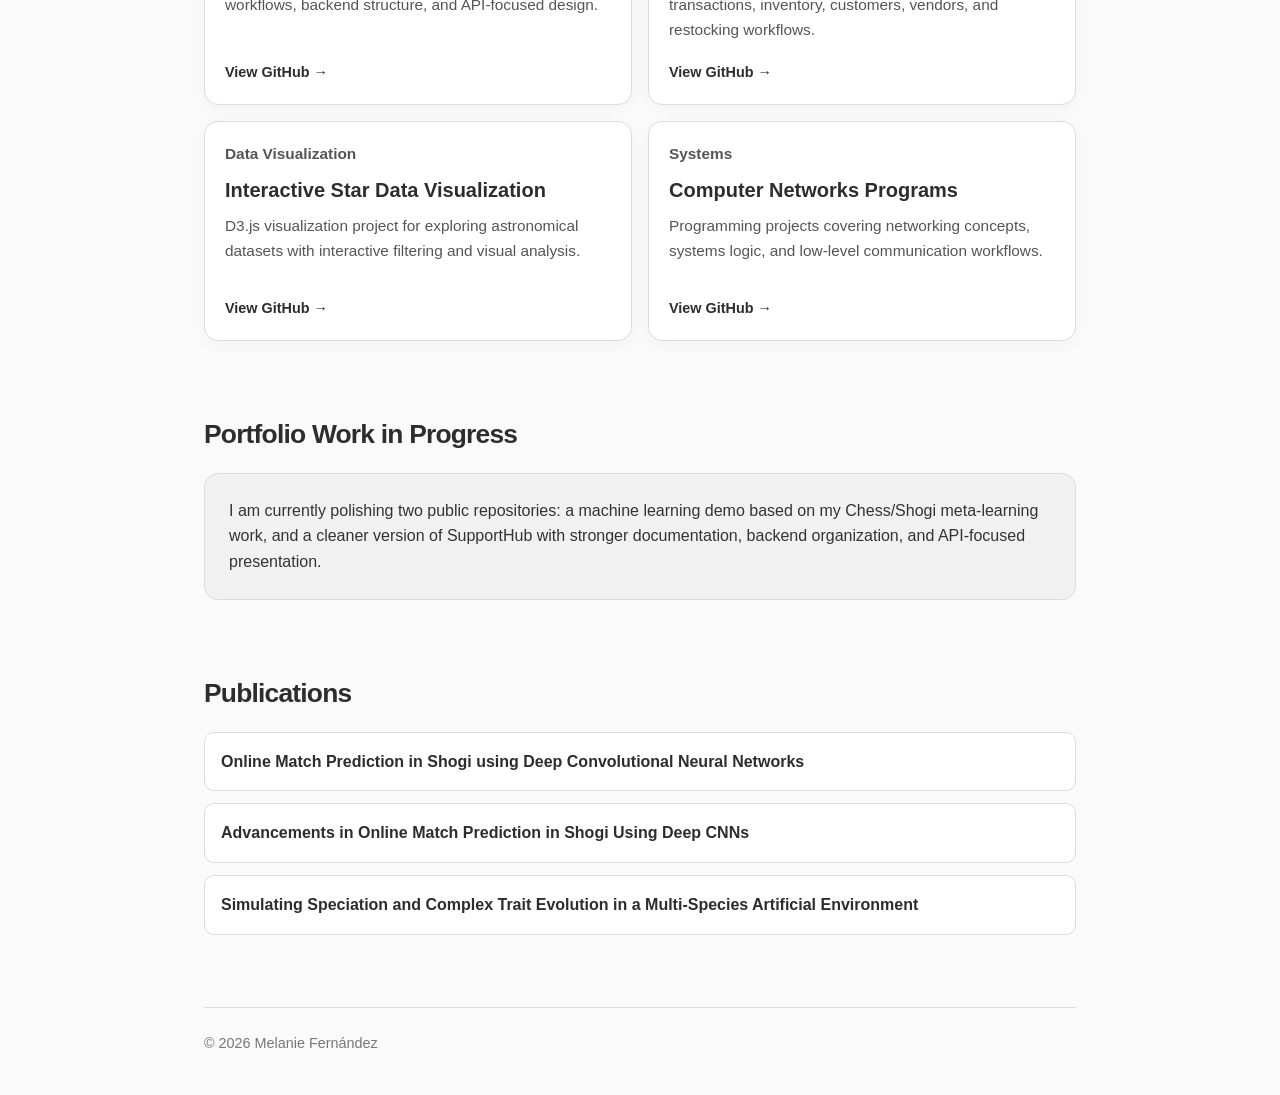
==== commit 1b33c17c: "Redesign portfolio for job applications" ====
--- a/index.html
+++ b/index.html
@@ -3,276 +3,173 @@
 <head>
   <meta charset="UTF-8" />
   <meta name="viewport" content="width=device-width, initial-scale=1.0" />
-  <title>Melanie Fernández</title>
+  <title>Melanie Fernández | Portfolio</title>
   <link rel="stylesheet" href="styles.css" />
 </head>
 
 <body>
-  <header class="hero">
-    <nav class="nav">
-      <div class="logo">Melanie Fernández</div>
-      <div class="nav-links">
-        <a href="#about">About</a>
-        <a href="#research">Research</a>
-        <a href="#projects">Projects</a>
-        <a href="#publications">Publications</a>
-        <a href="#contact">Contact</a>
+  <main class="container">
+    <header class="header">
+      <div>
+        <p class="label">Portfolio</p>
+        <h1>Melanie Fernández</h1>
+        <p class="intro">
+          Computer science graduate focused on data science, machine learning,
+          full-stack development, and applied AI systems.
+        </p>
+
+        <div class="links">
+          <a href="assets/resume.pdf" target="_blank">Resume</a>
+          <a href="assets/cv.pdf" target="_blank">CV</a>
+          <a href="https://github.com/fernandezmela" target="_blank">GitHub</a>
+          <a href="https://www.linkedin.com/in/melanie-fern%C3%A1ndez-zgd/" target="_blank">LinkedIn</a>
+          <a href="mailto:mfernandez3714@gmail.com">Email</a>
+        </div>
       </div>
-    </nav>
 
-    <section class="hero-content">
-      <p class="eyebrow">Data Science · Applied AI · Machine Learning Research</p>
-      <h1>Melanie Fernández</h1>
+      <div class="summary-card">
+        <p>
+          I build data-driven applications, machine learning pipelines, and
+          backend systems that turn technical ideas into usable software.
+        </p>
+      </div>
+    </header>
 
-      <p class="subtitle">
-        Computer science graduate working at the intersection of machine learning research
-        and applied data science — building models, analyzing data, and turning research
-        ideas into reliable, well-tested systems.
-      </p>
-
-      <div class="buttons">
-        <a class="btn primary" href="assets/Melanie_CV.pdf" target="_blank">View CV</a>
-        <a class="btn" href="assets/Fernandez_Resume.pdf" target="_blank">View Resume</a>
-        <a class="btn" href="https://github.com/fernandezmela" target="_blank">GitHub</a>
-        <a class="btn" href="https://www.linkedin.com/in/melanie-fern%C3%A1ndez-zgd/" target="_blank">LinkedIn</a>
-      </div>
-    </section>
-  </header>
-
-  <main>
-    <section class="section about" id="about">
-      <h2>About Me</h2>
+    <section class="section">
+      <h2>About</h2>
       <p>
-        I'm Melanie Fernández, a computer science graduate with a focus on machine learning,
-        data science, and applied AI. My research background is in meta-learning and neural
-        networks for strategic decision-making — including a deep learning model for Shogi
-        match prediction and a meta-learning (MAML) framework for cross-game position
-        evaluation in Chess and Shogi, trained on tens of thousands of games.
-      </p>
-      <p>
-        Alongside research, I've worked as a data analyst and teaching assistant, building
-        SQL- and Python-based analysis pipelines and helping students work through algorithms
-        and computational intelligence coursework. I'm drawn to problems where rigorous
-        modeling meets real data: building pipelines that are reproducible, interpretable,
-        and grounded in the question they're meant to answer.
-      </p>
-      <p>
-        I'm currently looking for roles in data science, applied AI, and machine learning
-        research and engineering, and exploring graduate programs in machine learning and AI. 
+        I’m interested in roles across data science, machine learning engineering,
+        AI engineering, and software development. My background combines research
+        experience, production-oriented projects, data pipelines, backend systems,
+        and applied machine learning.
       </p>
     </section>
 
-    <section class = "Pending Publications">
-      <p>
-        'Opening-as-Task Meta Learning for Cross Game Position Evaluation in Chess and Shogi' in IEEE SMC 2026. 
-        'MAGE: MAP-Elites for Alpha Generation' in CIFEr 2026. 
+    <section class="section">
+      <h2>Skills</h2>
 
-
-      </p>
-
-    </section>
-
-    <section class="section highlights">
-      <div class="section-heading">
-        <h2>Selected Highlights</h2>
+      <div class="tabs">
+        <span class="active">Technical</span>
+        <span>ML / Data</span>
+        <span>Development</span>
       </div>
 
-      <div class="highlight-grid">
-        <div class="highlight">
-          <strong>Published ML Research</strong>
-          <p>Co-authored peer-reviewed papers on deep learning for Shogi match prediction, including a Best Student Paper nomination at IJCCI.</p>
-        </div>
-
-        <div class="highlight">
-          <strong>Meta-Learning &amp; RL</strong>
-          <p>Built MAML-based pipelines for cross-game position evaluation in Chess and Shogi, run across tens of thousands of games.</p>
-        </div>
-
-        <div class="highlight">
-          <strong>Data Analysis</strong>
-          <p>SQL and Python workflows for structured data analysis, including retail and research datasets.</p>
-        </div>
-
-        <div class="highlight">
-          <strong>Teaching &amp; Communication</strong>
-          <p>Teaching assistant for Algorithms and Computational Intelligence; experience explaining ML concepts clearly to varied audiences.</p>
-        </div>
-      </div>
-    </section>
-<section class="section research focus">
-    <section class="section research-focus">
-  <h2>Projects in Development</h2>
-
-  <p>
-    I am developing a public-facing meta-learning project based on my Chess and
-    Shogi research. The goal is to turn my Opening-as-Task Meta-Learning work into
-    a cleaner, reproducible repository with documented experiments, model evaluation,
-    and a lightweight demo for cross-game position analysis.
-  </p>
-
-  <p>
-    I am also cleaning up my SupportHub project into a more polished full-stack
-    repository, with clearer documentation, improved structure, and stronger emphasis
-    on backend design, role-based workflows, and API development.
-  </p>
-
-  <div class="pill-row">
-    <span>Meta-Learning</span>
-    <span>Reproducible ML</span>
-    <span>Model Evaluation</span>
-    <span>FastAPI / Demo</span>
-    <span>Django</span>
-    <span>Backend Systems</span>
-  </div>
-</section>
-
-    <section class="section interests">
-      <div class="section-heading">
-        <h2>Research Interests</h2>
-      </div>
-
-      <div class="pill-row">
-        <span>Meta-Learning</span>
-        <span>Transfer Learning</span>
-        <span>Reinforcement Learning</span>
-        <span>Deep Learning</span>
-        <span>Data Science</span>
-        <span>Applied AI</span>
+      <div class="skill-grid">
+        <div class="skill">Python</div>
+        <div class="skill">SQL</div>
+        <div class="skill">JavaScript</div>
+        <div class="skill">PyTorch</div>
+        <div class="skill">TensorFlow</div>
+        <div class="skill">scikit-learn</div>
+        <div class="skill">pandas</div>
+        <div class="skill">NumPy</div>
+        <div class="skill">Django</div>
+        <div class="skill">FastAPI</div>
+        <div class="skill">D3.js</div>
+        <div class="skill">Git / Linux</div>
       </div>
     </section>
 
-    <section class="section" id="research">
-      <div class="section-heading">
-        <h2>Research</h2>
-        <p>Selected research work in deep learning, meta-learning, and applied AI.</p>
-      </div>
+    <section class="section">
+      <h2>Selected Projects</h2>
 
-      <div class="grid">
-        <a class="card featured" href="https://github.com/fernandezmela/opening-task-maml" target="_blank">
-          <span class="tag">Meta-Learning</span>
-          <h3>Opening-as-Task Meta-Learning</h3>
-          <p>
-            MAML-based framework treating Chess and Shogi openings as tasks for
-            sample-efficient transfer learning across games, evaluated on tens of
-            thousands of games.
-          </p>
-          <span class="card-link">View project →</span>
+      <div class="project-grid">
+        <a class="project-card featured" href="https://github.com/fernandezmela/opening-task-maml" target="_blank">
+          <div>
+            <p class="project-type">Machine Learning</p>
+            <h3>Opening Task MAML</h3>
+            <p>
+              Meta-learning project for cross-game position evaluation in Chess
+              and Shogi, focused on model adaptation and transferable representations.
+            </p>
+          </div>
+          <span>View GitHub →</span>
         </a>
 
-        <a class="card" href="https://www.researchgate.net/publication/385747158_Online_Match_Prediction_in_Shogi_using_Deep_Convolutional_Neural_Networks" target="_blank">
-          <span class="tag">Deep Learning</span>
-          <h3>Online Match Prediction in Shogi</h3>
-          <p>
-            Deep convolutional neural networks for predicting Shogi match outcomes
-            from board-state representations.
-          </p>
-          <span class="card-link">Read paper →</span>
+        <a class="project-card" href="https://github.com/fernandezmela/Django-Framework-Support-Hub" target="_blank">
+          <div>
+            <p class="project-type">Full-Stack</p>
+            <h3>SupportHub</h3>
+            <p>
+              Django-based support ticketing platform with role-based workflows,
+              backend structure, and API-focused design.
+            </p>
+          </div>
+          <span>View GitHub →</span>
         </a>
 
-        <a class="card" href="https://www.researchgate.net/publication/402463918_Simulating_Speciation_and_Complex_Trait_Evolution_in_a_Multi-Species_Artificial_Environment" target="_blank">
-          <span class="tag">Computational Modeling</span>
-          <h3>Speciation and Complex Trait Evolution</h3>
-          <p>
-            Multi-species artificial environment simulating speciation and the
-            evolution of complex traits.
-          </p>
-          <span class="card-link">Read paper →</span>
+        <a class="project-card" href="https://github.com/fernandezmela/trader-joes-retail-database" target="_blank">
+          <div>
+            <p class="project-type">Database Systems</p>
+            <h3>Trader Joe’s Retail Database</h3>
+            <p>
+              SQL database project modeling retail operations, transactions,
+              inventory, customers, vendors, and restocking workflows.
+            </p>
+          </div>
+          <span>View GitHub →</span>
+        </a>
+
+        <a class="project-card" href="https://github.com/fernandezmela/Interactive-Data-Visualization-for-Star-Data" target="_blank">
+          <div>
+            <p class="project-type">Data Visualization</p>
+            <h3>Interactive Star Data Visualization</h3>
+            <p>
+              D3.js visualization project for exploring astronomical datasets
+              with interactive filtering and visual analysis.
+            </p>
+          </div>
+          <span>View GitHub →</span>
+        </a>
+
+        <a class="project-card" href="https://github.com/fernandezmela/Computer-Networks-Programs" target="_blank">
+          <div>
+            <p class="project-type">Systems</p>
+            <h3>Computer Networks Programs</h3>
+            <p>
+              Programming projects covering networking concepts, systems logic,
+              and low-level communication workflows.
+            </p>
+          </div>
+          <span>View GitHub →</span>
         </a>
       </div>
     </section>
 
-    <section class="section" id="projects">
-      <div class="section-heading">
-        <h2>Projects</h2>
+    <section class="section">
+      <h2>Portfolio Work in Progress</h2>
+
+      <div class="note-card">
         <p>
-          Applied projects across machine learning, data analysis, and software engineering.
+          I am currently polishing two public repositories: a machine learning
+          demo based on my Chess/Shogi meta-learning work, and a cleaner version
+          of SupportHub with stronger documentation, backend organization,
+          and API-focused presentation.
         </p>
       </div>
+    </section>
 
-      <div class="grid">
-        <a class="card" href="https://github.com/fernandezmela/opening-task-maml" target="_blank">
-          <span class="tag">Python · PyTorch · ML</span>
-          <h3>Opening Task MAML</h3>
-          <p>
-            Meta-learning project for cross-game position evaluation in Chess and Shogi.
-          </p>
-          <span class="card-link">View GitHub →</span>
+    <section class="section">
+      <h2>Publications</h2>
+
+      <div class="publication-list">
+        <a href="https://www.researchgate.net/publication/385747158_Online_Match_Prediction_in_Shogi_using_Deep_Convolutional_Neural_Networks" target="_blank">
+          Online Match Prediction in Shogi using Deep Convolutional Neural Networks
         </a>
 
-        <a class="card" href="https://github.com/fernandezmela/trader-joes-retail-database" target="_blank">
-          <span class="tag">SQL · Data Analysis</span>
-          <h3>Trader Joe's Retail Database</h3>
-          <p>
-            Relational database project covering retail data modeling, querying, and analysis.
-          </p>
-          <span class="card-link">View GitHub →</span>
+        <a href="https://www.researchgate.net/publication/392984172_Advancements_in_Online_Match_Prediction_in_Shogi_Using_Deep_Convolutional_Neural_Networks" target="_blank">
+          Advancements in Online Match Prediction in Shogi Using Deep CNNs
         </a>
 
-        <a class="card" href="https://github.com/fernandezmela/Interactive-Data-Visualization-for-Star-Data" target="_blank">
-          <span class="tag">D3 · Data Visualization</span>
-          <h3>Interactive Star Data Visualization</h3>
-          <p>
-            Interactive visualization for exploring and communicating patterns in a star dataset.
-          </p>
-          <span class="card-link">View GitHub →</span>
-        </a>
-
-        <a class="card" href="https://github.com/fernandezmela/Django-Framework-Support-Hub" target="_blank">
-          <span class="tag">Django · Software Engineering</span>
-          <h3>Django Support Hub</h3>
-          <p>
-            Web application for structured support workflows, built with Django.
-          </p>
-          <span class="card-link">View GitHub →</span>
-        </a>
-
-        <a class="card" href="https://github.com/fernandezmela/Computer-Networks-Programs" target="_blank">
-          <span class="tag">Networking · Systems</span>
-          <h3>Computer Networks Programs</h3>
-          <p>
-            Programming assignments exploring core computer networking concepts.
-          </p>
-          <span class="card-link">View GitHub →</span>
+        <a href="https://www.researchgate.net/publication/402463918_Simulating_Speciation_and_Complex_Trait_Evolution_in_a_Multi-Species_Artificial_Environment" target="_blank">
+          Simulating Speciation and Complex Trait Evolution in a Multi-Species Artificial Environment
         </a>
       </div>
     </section>
 
-    <section class="section" id="publications">
-      <div class="section-heading">
-        <h2>Publications</h2>
-        <p>Published and ongoing research work.</p>
-      </div>
-
-      <div class="publication-list">
-        <a class="publication" href="https://www.researchgate.net/publication/385747158_Online_Match_Prediction_in_Shogi_using_Deep_Convolutional_Neural_Networks" target="_blank">
-          <h3>Online Match Prediction in Shogi using Deep Convolutional Neural Networks</h3>
-          <p>IJCCI 2024 · View publication →</p>
-        </a>
-
-        <a class="publication" href="https://www.researchgate.net/publication/392984172_Advancements_in_Online_Match_Prediction_in_Shogi_Using_Deep_Convolutional_Neural_Networks" target="_blank">
-          <h3>Advancements in Online Match Prediction in Shogi Using Deep CNNs</h3>
-          <p>Springer Studies in Computational Intelligence · View publication →</p>
-        </a>
-
-        <a class="publication" href="https://www.researchgate.net/publication/402463918_Simulating_Speciation_and_Complex_Trait_Evolution_in_a_Multi-Species_Artificial_Environment" target="_blank">
-          <h3>Simulating Speciation and Complex Trait Evolution in a Multi-Species Artificial Environment</h3>
-          <p>ICAART 2026 · View publication →</p>
-        </a>
-      </div>
-    </section>
-
-    <section class="section contact" id="contact">
-      <h2>Contact</h2>
-      <p>
-        I'm interested in opportunities in data science, applied AI, machine learning
-        engineering, and research — as well as graduate programs in machine learning and AI.
-      </p>
-      <a class="btn primary dark" href="mailto:mfernandez3714@gmail.com">Email Me</a>
-    </section>
+    <footer>
+      <p>© 2026 Melanie Fernández</p>
+    </footer>
   </main>
-
-  <footer>
-    <p>© 2026 Melanie Fernández</p>
-  </footer>
 </body>
 </html>
--- a/styles.css
+++ b/styles.css
@@ -5,10 +5,10 @@
 }
 
 body {
-  font-family: Georgia, "Times New Roman", serif;
-  background: #fbfaf7;
-  color: #252525;
-  line-height: 1.65;
+  font-family: Inter, -apple-system, BlinkMacSystemFont, "Segoe UI", sans-serif;
+  background: #fafafa;
+  color: #2d2d2d;
+  line-height: 1.6;
 }
 
 a {
@@ -16,382 +16,244 @@
   text-decoration: none;
 }
 
-.hero {
-  padding: 30px 8% 90px;
-  background: #f2eee7;
-  color: #252525;
-  border-bottom: 1px solid #ded6c9;
-}
-
-.nav {
-  display: flex;
-  justify-content: space-between;
+.container {
+  max-width: 920px;
+  margin: 0 auto;
+  padding: 72px 24px 40px;
+}
+
+.header {
+  display: grid;
+  grid-template-columns: 1.4fr 0.8fr;
+  gap: 56px;
   align-items: center;
-  gap: 24px;
-}
-
-.logo {
-  font-size: 1rem;
-  font-weight: 700;
-  letter-spacing: 0.02em;
-}
-
-.nav-links {
-  display: flex;
-  gap: 24px;
-  font-size: 0.95rem;
-  color: #5f5a52;
-}
-
-.nav-links a:hover {
-  color: #111;
-}
-
-.hero-content {
-  max-width: 980px;
-  margin: 90px auto 0;
-}
-
-.eyebrow {
-  color: #7a6045;
-  font-weight: 700;
-  letter-spacing: 0.09em;
-  text-transform: uppercase;
-  font-size: 0.78rem;
-  margin-bottom: 18px;
-  font-family: Inter, -apple-system, BlinkMacSystemFont, "Segoe UI", sans-serif;
+  margin-bottom: 72px;
+}
+
+.label {
+  font-size: 0.9rem;
+  color: #777;
+  margin-bottom: 10px;
 }
 
 h1 {
-  font-size: clamp(3.4rem, 8vw, 6.4rem);
+  font-size: clamp(3rem, 8vw, 5.4rem);
   line-height: 0.95;
   letter-spacing: -0.06em;
-  max-width: 900px;
-  margin-bottom: 26px;
-}
-
-.subtitle {
-  max-width: 760px;
-  font-size: 1.25rem;
-  color: #5f5a52;
-  margin-bottom: 32px;
-}
-
-.buttons {
+  margin-bottom: 22px;
+}
+
+.intro {
+  font-size: 1.2rem;
+  color: #444;
+  max-width: 560px;
+  margin-bottom: 24px;
+}
+
+.links {
   display: flex;
   flex-wrap: wrap;
-  gap: 12px;
-}
-
-.btn {
-  display: inline-block;
-  padding: 11px 18px;
-  border-radius: 999px;
-  border: 1px solid #b8ad9d;
-  font-weight: 700;
-  font-family: Inter, -apple-system, BlinkMacSystemFont, "Segoe UI", sans-serif;
-  transition: 0.2s ease;
-  background: transparent;
-}
-
-.btn:hover {
-  transform: translateY(-2px);
-  background: #e9e1d6;
-}
-
-.btn.primary {
-  background: #252525;
-  color: white;
-  border-color: #252525;
-}
-
-.btn.dark {
-  background: #252525;
-  color: white;
-}
-
-main {
-  padding: 0 8%;
+  gap: 10px;
+}
+
+.links a {
+  border: 1px solid #d8d8d8;
+  background: white;
+  padding: 8px 13px;
+  border-radius: 8px;
+  font-size: 0.92rem;
+  font-weight: 600;
+  transition: 0.15s ease;
+}
+
+.links a:hover {
+  border-color: #222;
+  transform: translateY(-1px);
+}
+
+.summary-card {
+  border: 1px solid #ddd;
+  background: white;
+  border-radius: 18px;
+  padding: 26px;
+  box-shadow: 0 8px 24px rgba(0, 0, 0, 0.04);
+}
+
+.summary-card p {
+  font-size: 1.05rem;
+  color: #333;
 }
 
 .section {
-  max-width: 1150px;
-  margin: 0 auto;
-  padding: 80px 0;
-}
-
-.about {
-  max-width: 940px;
-}
-
-.about p {
-  font-size: 1.18rem;
-  color: #514d47;
+  margin-bottom: 72px;
+}
+
+.section h2 {
+  font-size: 1.65rem;
+  letter-spacing: -0.03em;
   margin-bottom: 18px;
 }
 
-h2 {
-  font-size: 2.25rem;
-  line-height: 1.1;
+.section > p {
+  color: #444;
+  font-size: 1.05rem;
+  max-width: 760px;
+}
+
+.tabs {
+  display: flex;
+  gap: 20px;
+  border-bottom: 1px solid #ddd;
   margin-bottom: 18px;
-  letter-spacing: -0.035em;
-  color: #252525;
-}
-
-.section-heading {
-  margin-bottom: 34px;
-}
-
-.section-heading p {
-  color: #68625a;
-  font-size: 1.05rem;
-}
-
-.grid {
+  color: #777;
+  font-weight: 600;
+}
+
+.tabs span {
+  padding-bottom: 10px;
+}
+
+.tabs .active {
+  color: #222;
+  border-bottom: 2px solid #222;
+}
+
+.skill-grid {
   display: grid;
   grid-template-columns: repeat(3, 1fr);
-  gap: 22px;
-}
-
-.card,
-.publication,
-.highlight {
-  background: #ffffff;
-  border: 1px solid #e1dacd;
-  border-radius: 18px;
-  box-shadow: 0 16px 45px rgba(60, 45, 30, 0.06);
-}
-
-.card {
-  padding: 26px;
-  transition: 0.2s ease;
+  gap: 14px;
+}
+
+.skill {
+  background: white;
+  border: 1px solid #ddd;
+  border-radius: 9px;
+  padding: 13px 15px;
+  font-weight: 600;
+  box-shadow: 0 4px 14px rgba(0, 0, 0, 0.035);
+}
+
+.project-grid {
+  display: grid;
+  grid-template-columns: 1fr 1fr;
+  gap: 16px;
+}
+
+.project-card {
+  background: white;
+  border: 1px solid #ddd;
+  border-radius: 14px;
+  padding: 20px;
+  min-height: 220px;
   display: flex;
   flex-direction: column;
-  min-height: 260px;
-}
-
-.card:hover,
-.publication:hover {
-  transform: translateY(-4px);
-  box-shadow: 0 24px 65px rgba(60, 45, 30, 0.11);
-}
-
-.card.featured {
-  background: #2f2a25;
+  justify-content: space-between;
+  transition: 0.15s ease;
+  box-shadow: 0 4px 18px rgba(0, 0, 0, 0.035);
+}
+
+.project-card:hover {
+  transform: translateY(-3px);
+  border-color: #222;
+}
+
+.project-card.featured {
+  grid-column: span 2;
+  background: #222;
   color: white;
-}
-
-.card h3 {
-  font-size: 1.35rem;
-  line-height: 1.15;
-  margin: 14px 0 12px;
-}
-
-.card p {
-  color: #5f5a52;
+  border-color: #222;
+}
+
+.project-type {
+  font-size: 0.82rem;
+  color: #777;
+  font-weight: 700;
+  margin-bottom: 8px;
+}
+
+.featured .project-type {
+  color: #cfcfcf;
+}
+
+.project-card h3 {
+  font-size: 1.25rem;
+  margin-bottom: 8px;
+}
+
+.project-card p {
+  color: #555;
+  font-size: 0.96rem;
+}
+
+.featured p {
+  color: #e6e6e6;
+}
+
+.project-card span {
+  margin-top: 18px;
+  font-size: 0.9rem;
+  font-weight: 700;
+}
+
+.note-card {
+  background: #f1f1f1;
+  border: 1px solid #ddd;
+  border-radius: 14px;
+  padding: 24px;
+}
+
+.note-card p {
+  color: #333;
   font-size: 1rem;
 }
 
-.card.featured p {
-  color: rgba(255, 255, 255, 0.78);
-}
-
-.card-link {
-  margin-top: auto;
-  padding-top: 20px;
-  font-family: Inter, -apple-system, BlinkMacSystemFont, "Segoe UI", sans-serif;
-  font-weight: 700;
-  color: #7a6045;
-}
-
-.featured .card-link {
-  color: #f1dfc4;
-}
-
-.tag {
-  display: inline-block;
-  align-self: flex-start;
-  font-size: 0.75rem;
-  font-weight: 800;
-  color: #7a6045;
-  background: #f4eadc;
-  padding: 6px 10px;
-  border-radius: 999px;
-  font-family: Inter, -apple-system, BlinkMacSystemFont, "Segoe UI", sans-serif;
-}
-
-.featured .tag {
-  color: #2f2a25;
-  background: #f1dfc4;
-}
-
-.highlight-grid {
-  display: grid;
-  grid-template-columns: repeat(4, 1fr);
-  gap: 18px;
-}
-
-.highlight {
-  padding: 22px;
-}
-
-.highlight strong {
+.publication-list {
+  display: grid;
+  gap: 12px;
+}
+
+.publication-list a {
   display: block;
-  margin-bottom: 10px;
-  color: #252525;
-  font-size: 1rem;
-}
-
-.highlight p {
-  color: #5f5a52;
-  font-size: 0.96rem;
-}
-
-.research-focus {
-  background: #2f2a25;
-  color: white;
-  border-radius: 24px;
-  padding: 48px;
-  margin-top: 34px;
-  margin-bottom: 34px;
-}
-
-.research-focus h2 {
-  color: white;
-}
-
-.research-focus p {
-  color: rgba(255, 255, 255, 0.78);
-  font-size: 1.13rem;
-  max-width: 850px;
-  margin-bottom: 24px;
-}
-
-.research-focus .pill-row span {
-  background: rgba(255, 255, 255, 0.09);
-  border-color: rgba(255, 255, 255, 0.18);
-  color: white;
-}
-
-.pill-row {
-  display: flex;
-  flex-wrap: wrap;
-  gap: 12px;
-}
-
-.pill-row span {
-  background: white;
-  border: 1px solid #e1dacd;
-  color: #4a453f;
-  padding: 10px 15px;
-  border-radius: 999px;
-  font-weight: 700;
-  font-family: Inter, -apple-system, BlinkMacSystemFont, "Segoe UI", sans-serif;
-  box-shadow: 0 10px 30px rgba(60, 45, 30, 0.04);
-}
-
-.timeline {
-  border-left: 2px solid #d6cdbc;
-  padding-left: 26px;
-  display: grid;
-  gap: 22px;
-}
-
-.timeline-item {
-  position: relative;
-}
-
-.timeline-item::before {
-  content: "";
-  position: absolute;
-  left: -35px;
-  top: 7px;
-  width: 14px;
-  height: 14px;
-  background: #7a6045;
-  border-radius: 50%;
-  border: 3px solid #fbfaf7;
-}
-
-.timeline-item span {
-  display: block;
-  font-weight: 800;
-  color: #7a6045;
-  font-family: Inter, -apple-system, BlinkMacSystemFont, "Segoe UI", sans-serif;
-  margin-bottom: 4px;
-}
-
-.timeline-item p {
-  color: #514d47;
-  font-size: 1.05rem;
-}
-
-.publication-list {
-  display: grid;
-  gap: 18px;
-}
-
-.publication {
-  display: block;
-  padding: 24px;
-  transition: 0.2s ease;
-}
-
-.publication h3 {
-  font-size: 1.15rem;
-  margin-bottom: 6px;
-}
-
-.publication p {
-  color: #7a6045;
-  font-weight: 700;
-  font-family: Inter, -apple-system, BlinkMacSystemFont, "Segoe UI", sans-serif;
-  font-size: 0.95rem;
-}
-
-.contact {
-  text-align: center;
-}
-
-.contact p {
-  max-width: 650px;
-  margin: 0 auto 24px;
-  color: #5f5a52;
-  font-size: 1.1rem;
+  background: white;
+  border: 1px solid #ddd;
+  border-radius: 10px;
+  padding: 16px;
+  font-weight: 600;
+  transition: 0.15s ease;
+}
+
+.publication-list a:hover {
+  border-color: #222;
+  transform: translateY(-2px);
 }
 
 footer {
-  padding: 30px 8%;
-  text-align: center;
-  color: #756f66;
-  border-top: 1px solid #ded6c9;
-}
-
-@media (max-width: 900px) {
-  .nav {
-    align-items: flex-start;
-    flex-direction: column;
-  }
-
-  .nav-links {
-    flex-wrap: wrap;
-    gap: 14px;
-  }
-
-  .hero-content {
-    margin-top: 60px;
-  }
-
-  .grid,
-  .highlight-grid {
+  border-top: 1px solid #ddd;
+  padding-top: 24px;
+  color: #777;
+  font-size: 0.9rem;
+}
+
+@media (max-width: 760px) {
+  .container {
+    padding-top: 44px;
+  }
+
+  .header {
     grid-template-columns: 1fr;
-  }
-
-  .section {
-    padding: 60px 0;
-  }
-
-  .research-focus {
-    padding: 32px;
+    gap: 28px;
+  }
+
+  .summary-card {
+    display: none;
+  }
+
+  .skill-grid,
+  .project-grid {
+    grid-template-columns: 1fr;
+  }
+
+  .project-card.featured {
+    grid-column: span 1;
   }
 }
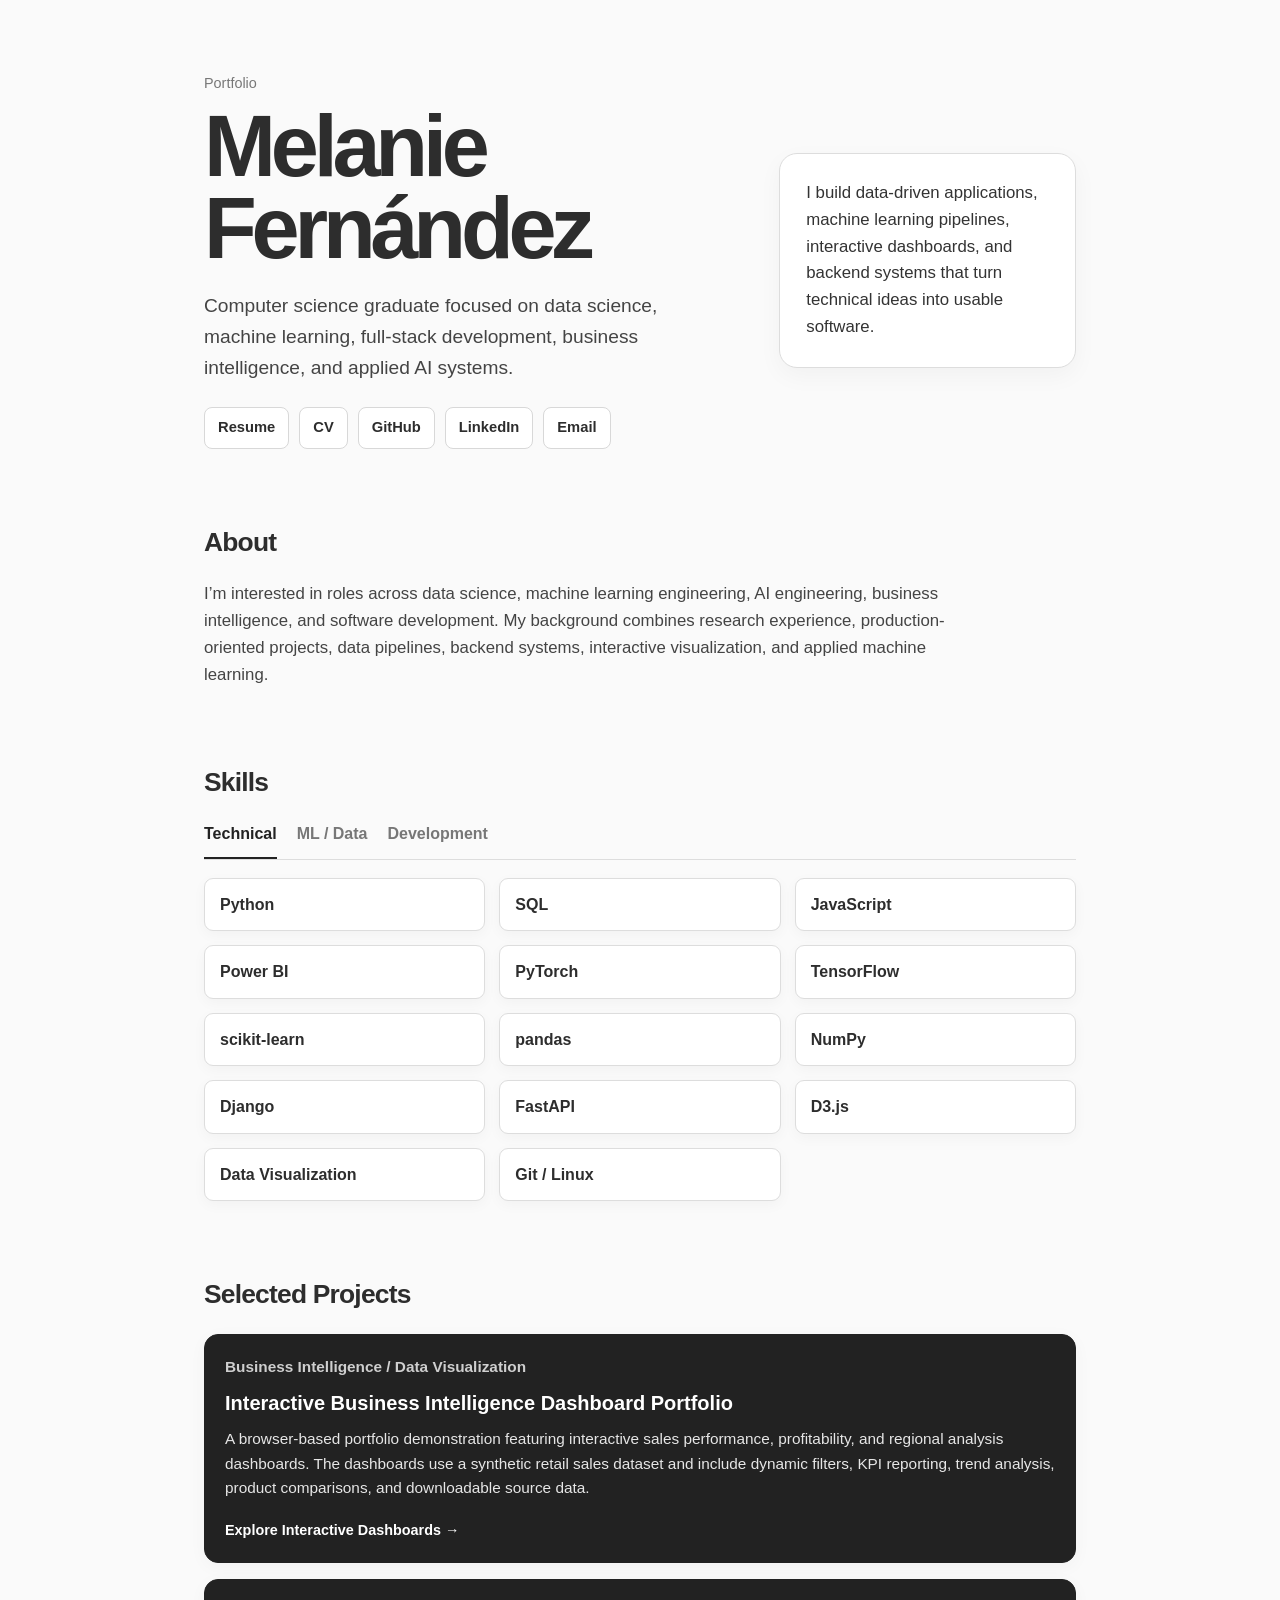
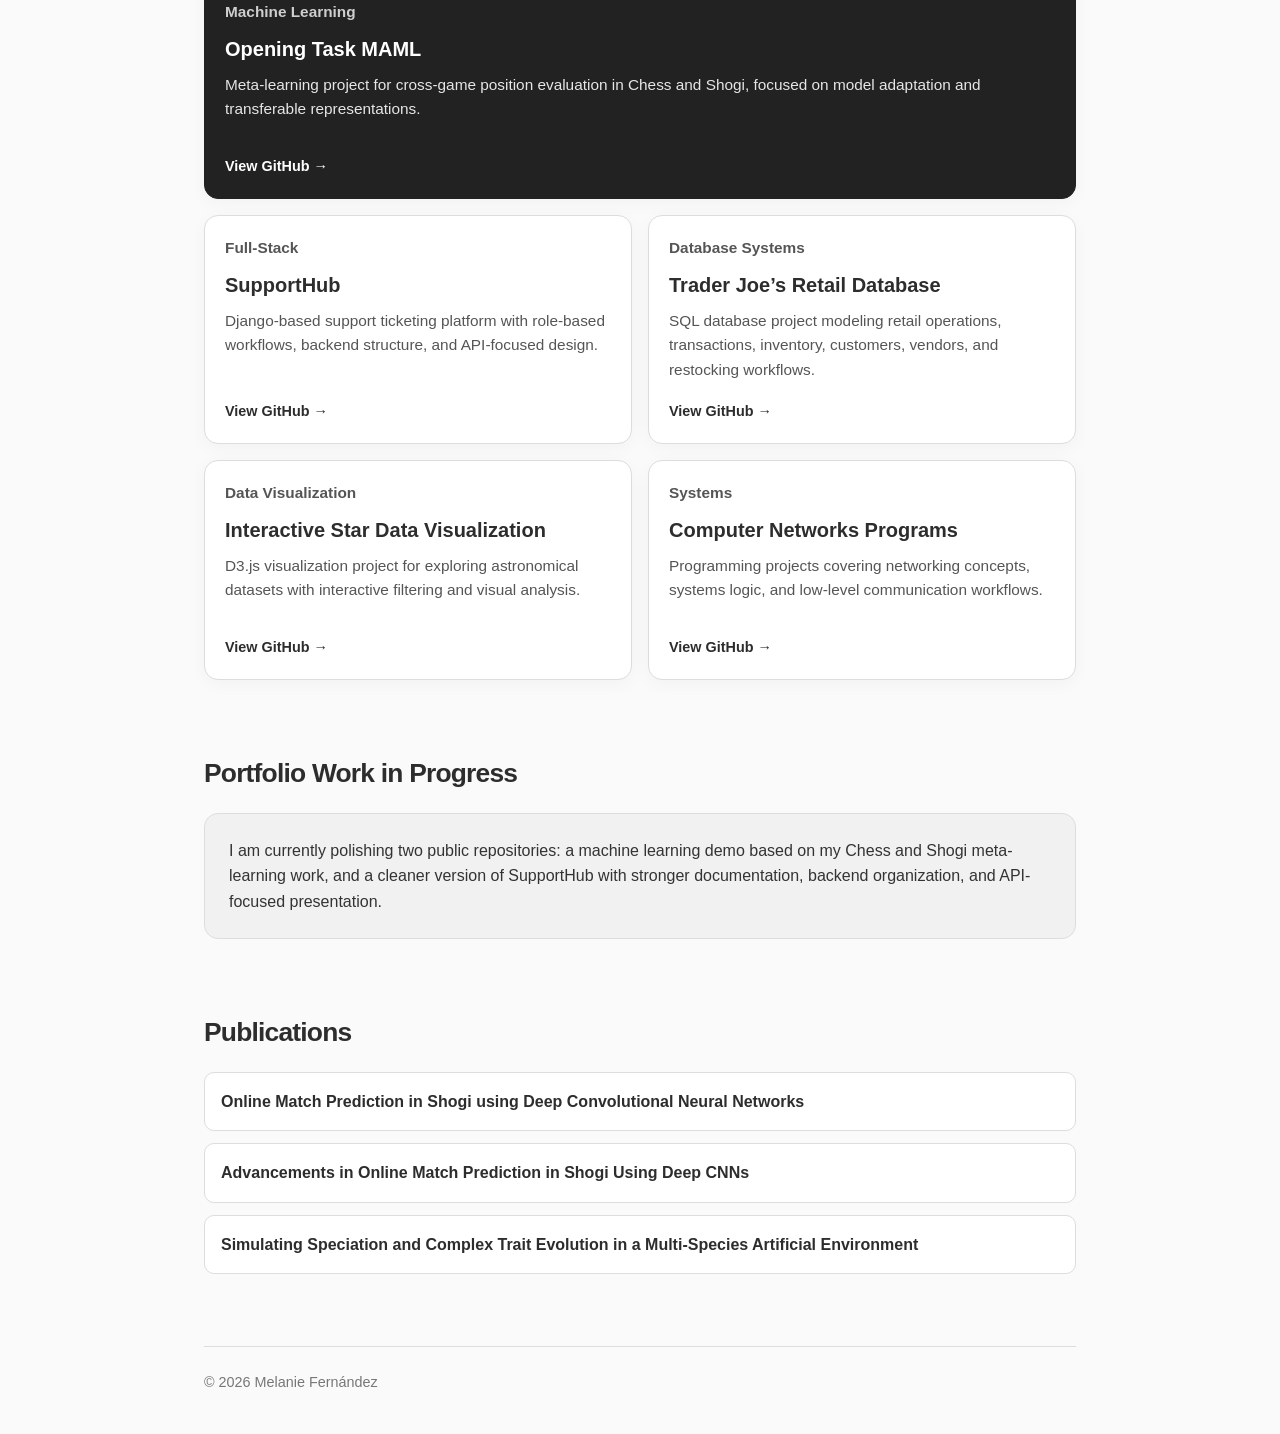
==== commit b8827eaa: "add interactive buisness intellign=ence port" ====
--- a/index.html
+++ b/index.html
@@ -3,7 +3,14 @@
 <head>
   <meta charset="UTF-8" />
   <meta name="viewport" content="width=device-width, initial-scale=1.0" />
+
+  <meta
+    name="description"
+    content="Portfolio of Melanie Fernández, a computer science graduate focused on data science, machine learning, business intelligence, full-stack development, and applied AI."
+  />
+
   <title>Melanie Fernández | Portfolio</title>
+
   <link rel="stylesheet" href="styles.css" />
 </head>
 
@@ -12,36 +19,71 @@
     <header class="header">
       <div>
         <p class="label">Portfolio</p>
+
         <h1>Melanie Fernández</h1>
+
         <p class="intro">
           Computer science graduate focused on data science, machine learning,
-          full-stack development, and applied AI systems.
+          full-stack development, business intelligence, and applied AI systems.
         </p>
 
         <div class="links">
-          <a href="assets/resume.pdf" target="_blank">Resume</a>
-          <a href="assets/cv.pdf" target="_blank">CV</a>
-          <a href="https://github.com/fernandezmela" target="_blank">GitHub</a>
-          <a href="https://www.linkedin.com/in/melanie-fern%C3%A1ndez-zgd/" target="_blank">LinkedIn</a>
-          <a href="mailto:mfernandez3714@gmail.com">Email</a>
+          <a
+            href="assets/resume.pdf"
+            target="_blank"
+            rel="noopener noreferrer"
+          >
+            Resume
+          </a>
+
+          <a
+            href="assets/cv.pdf"
+            target="_blank"
+            rel="noopener noreferrer"
+          >
+            CV
+          </a>
+
+          <a
+            href="https://github.com/fernandezmela"
+            target="_blank"
+            rel="noopener noreferrer"
+          >
+            GitHub
+          </a>
+
+          <a
+            href="https://www.linkedin.com/in/melanie-fern%C3%A1ndez-zgd/"
+            target="_blank"
+            rel="noopener noreferrer"
+          >
+            LinkedIn
+          </a>
+
+          <a href="mailto:mfernandez3714@gmail.com">
+            Email
+          </a>
         </div>
       </div>
 
       <div class="summary-card">
         <p>
-          I build data-driven applications, machine learning pipelines, and
-          backend systems that turn technical ideas into usable software.
+          I build data-driven applications, machine learning pipelines,
+          interactive dashboards, and backend systems that turn technical
+          ideas into usable software.
         </p>
       </div>
     </header>
 
     <section class="section">
       <h2>About</h2>
+
       <p>
-        I’m interested in roles across data science, machine learning engineering,
-        AI engineering, and software development. My background combines research
-        experience, production-oriented projects, data pipelines, backend systems,
-        and applied machine learning.
+        I’m interested in roles across data science, machine learning
+        engineering, AI engineering, business intelligence, and software
+        development. My background combines research experience,
+        production-oriented projects, data pipelines, backend systems,
+        interactive visualization, and applied machine learning.
       </p>
     </section>
 
@@ -58,6 +100,7 @@
         <div class="skill">Python</div>
         <div class="skill">SQL</div>
         <div class="skill">JavaScript</div>
+        <div class="skill">Power BI</div>
         <div class="skill">PyTorch</div>
         <div class="skill">TensorFlow</div>
         <div class="skill">scikit-learn</div>
@@ -66,6 +109,7 @@
         <div class="skill">Django</div>
         <div class="skill">FastAPI</div>
         <div class="skill">D3.js</div>
+        <div class="skill">Data Visualization</div>
         <div class="skill">Git / Linux</div>
       </div>
     </section>
@@ -74,63 +118,129 @@
       <h2>Selected Projects</h2>
 
       <div class="project-grid">
-        <a class="project-card featured" href="https://github.com/fernandezmela/opening-task-maml" target="_blank">
+        <a
+          class="project-card featured"
+          href="power-bi-portfolio/power-bi-portfolio-section/index.html"
+          target="_blank"
+          rel="noopener noreferrer"
+        >
+          <div>
+            <p class="project-type">
+              Business Intelligence / Data Visualization
+            </p>
+
+            <h3>Interactive Business Intelligence Dashboard Portfolio</h3>
+
+            <p>
+              A browser-based portfolio demonstration featuring interactive
+              sales performance, profitability, and regional analysis
+              dashboards. The dashboards use a synthetic retail sales dataset
+              and include dynamic filters, KPI reporting, trend analysis,
+              product comparisons, and downloadable source data.
+            </p>
+          </div>
+
+          <span>Explore Interactive Dashboards →</span>
+        </a>
+
+        <a
+          class="project-card featured"
+          href="https://github.com/fernandezmela/opening-task-maml"
+          target="_blank"
+          rel="noopener noreferrer"
+        >
           <div>
             <p class="project-type">Machine Learning</p>
+
             <h3>Opening Task MAML</h3>
-            <p>
-              Meta-learning project for cross-game position evaluation in Chess
-              and Shogi, focused on model adaptation and transferable representations.
-            </p>
-          </div>
-          <span>View GitHub →</span>
-        </a>
-
-        <a class="project-card" href="https://github.com/fernandezmela/Django-Framework-Support-Hub" target="_blank">
+
+            <p>
+              Meta-learning project for cross-game position evaluation in
+              Chess and Shogi, focused on model adaptation and transferable
+              representations.
+            </p>
+          </div>
+
+          <span>View GitHub →</span>
+        </a>
+
+        <a
+          class="project-card"
+          href="https://github.com/fernandezmela/Django-Framework-Support-Hub"
+          target="_blank"
+          rel="noopener noreferrer"
+        >
           <div>
             <p class="project-type">Full-Stack</p>
+
             <h3>SupportHub</h3>
-            <p>
-              Django-based support ticketing platform with role-based workflows,
-              backend structure, and API-focused design.
-            </p>
-          </div>
-          <span>View GitHub →</span>
-        </a>
-
-        <a class="project-card" href="https://github.com/fernandezmela/trader-joes-retail-database" target="_blank">
+
+            <p>
+              Django-based support ticketing platform with role-based
+              workflows, backend structure, and API-focused design.
+            </p>
+          </div>
+
+          <span>View GitHub →</span>
+        </a>
+
+        <a
+          class="project-card"
+          href="https://github.com/fernandezmela/trader-joes-retail-database"
+          target="_blank"
+          rel="noopener noreferrer"
+        >
           <div>
             <p class="project-type">Database Systems</p>
+
             <h3>Trader Joe’s Retail Database</h3>
+
             <p>
               SQL database project modeling retail operations, transactions,
               inventory, customers, vendors, and restocking workflows.
             </p>
           </div>
-          <span>View GitHub →</span>
-        </a>
-
-        <a class="project-card" href="https://github.com/fernandezmela/Interactive-Data-Visualization-for-Star-Data" target="_blank">
+
+          <span>View GitHub →</span>
+        </a>
+
+        <a
+          class="project-card"
+          href="https://github.com/fernandezmela/Interactive-Data-Visualization-for-Star-Data"
+          target="_blank"
+          rel="noopener noreferrer"
+        >
           <div>
             <p class="project-type">Data Visualization</p>
+
             <h3>Interactive Star Data Visualization</h3>
+
             <p>
               D3.js visualization project for exploring astronomical datasets
               with interactive filtering and visual analysis.
             </p>
           </div>
-          <span>View GitHub →</span>
-        </a>
-
-        <a class="project-card" href="https://github.com/fernandezmela/Computer-Networks-Programs" target="_blank">
+
+          <span>View GitHub →</span>
+        </a>
+
+        <a
+          class="project-card"
+          href="https://github.com/fernandezmela/Computer-Networks-Programs"
+          target="_blank"
+          rel="noopener noreferrer"
+        >
           <div>
             <p class="project-type">Systems</p>
+
             <h3>Computer Networks Programs</h3>
-            <p>
-              Programming projects covering networking concepts, systems logic,
-              and low-level communication workflows.
-            </p>
-          </div>
+
+            <p>
+              Programming projects covering networking concepts, systems
+              logic, and low-level communication workflows.
+            </p>
+          </div>
+
           <span>View GitHub →</span>
         </a>
       </div>
@@ -142,9 +252,9 @@
       <div class="note-card">
         <p>
           I am currently polishing two public repositories: a machine learning
-          demo based on my Chess/Shogi meta-learning work, and a cleaner version
-          of SupportHub with stronger documentation, backend organization,
-          and API-focused presentation.
+          demo based on my Chess and Shogi meta-learning work, and a cleaner
+          version of SupportHub with stronger documentation, backend
+          organization, and API-focused presentation.
         </p>
       </div>
     </section>
@@ -153,16 +263,30 @@
       <h2>Publications</h2>
 
       <div class="publication-list">
-        <a href="https://www.researchgate.net/publication/385747158_Online_Match_Prediction_in_Shogi_using_Deep_Convolutional_Neural_Networks" target="_blank">
-          Online Match Prediction in Shogi using Deep Convolutional Neural Networks
-        </a>
-
-        <a href="https://www.researchgate.net/publication/392984172_Advancements_in_Online_Match_Prediction_in_Shogi_Using_Deep_Convolutional_Neural_Networks" target="_blank">
+        <a
+          href="https://www.researchgate.net/publication/385747158_Online_Match_Prediction_in_Shogi_using_Deep_Convolutional_Neural_Networks"
+          target="_blank"
+          rel="noopener noreferrer"
+        >
+          Online Match Prediction in Shogi using Deep Convolutional Neural
+          Networks
+        </a>
+
+        <a
+          href="https://www.researchgate.net/publication/392984172_Advancements_in_Online_Match_Prediction_in_Shogi_Using_Deep_Convolutional_Neural_Networks"
+          target="_blank"
+          rel="noopener noreferrer"
+        >
           Advancements in Online Match Prediction in Shogi Using Deep CNNs
         </a>
 
-        <a href="https://www.researchgate.net/publication/402463918_Simulating_Speciation_and_Complex_Trait_Evolution_in_a_Multi-Species_Artificial_Environment" target="_blank">
-          Simulating Speciation and Complex Trait Evolution in a Multi-Species Artificial Environment
+        <a
+          href="https://www.researchgate.net/publication/402463918_Simulating_Speciation_and_Complex_Trait_Evolution_in_a_Multi-Species_Artificial_Environment"
+          target="_blank"
+          rel="noopener noreferrer"
+        >
+          Simulating Speciation and Complex Trait Evolution in a Multi-Species
+          Artificial Environment
         </a>
       </div>
     </section>
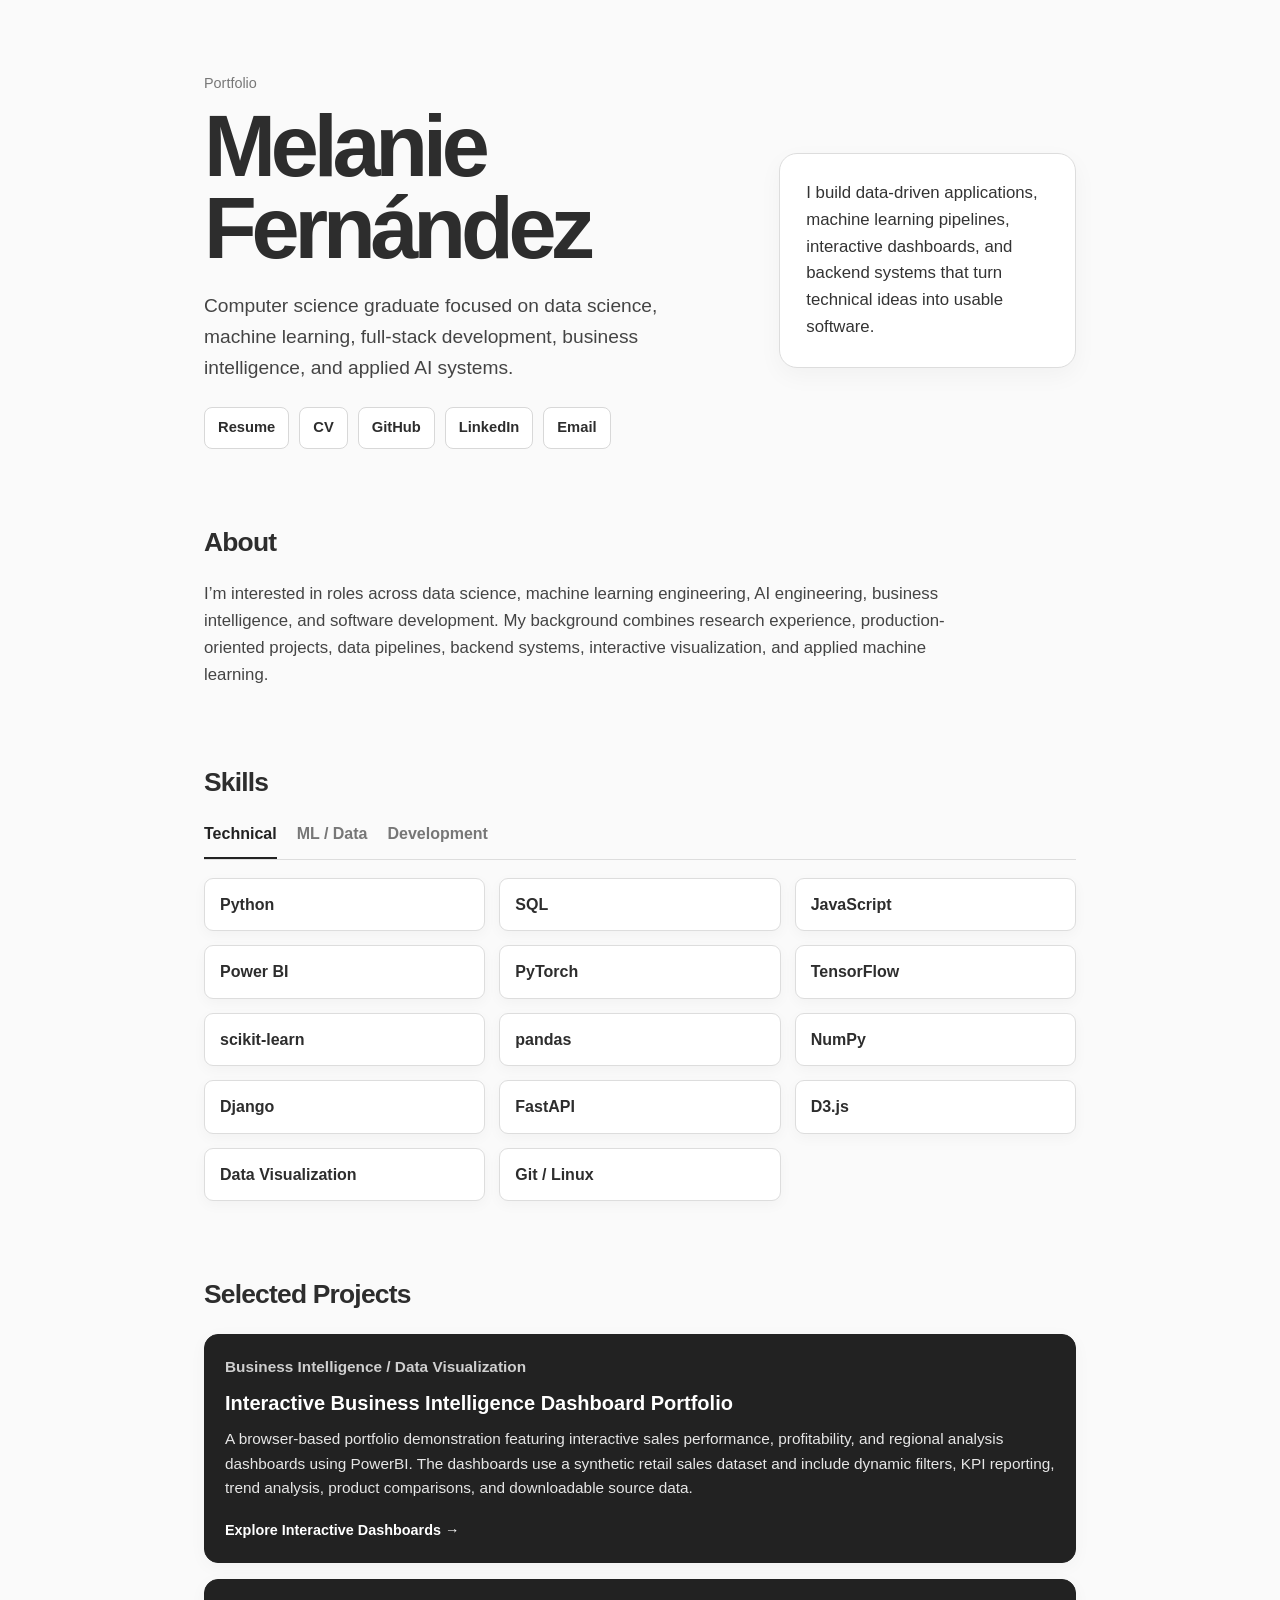
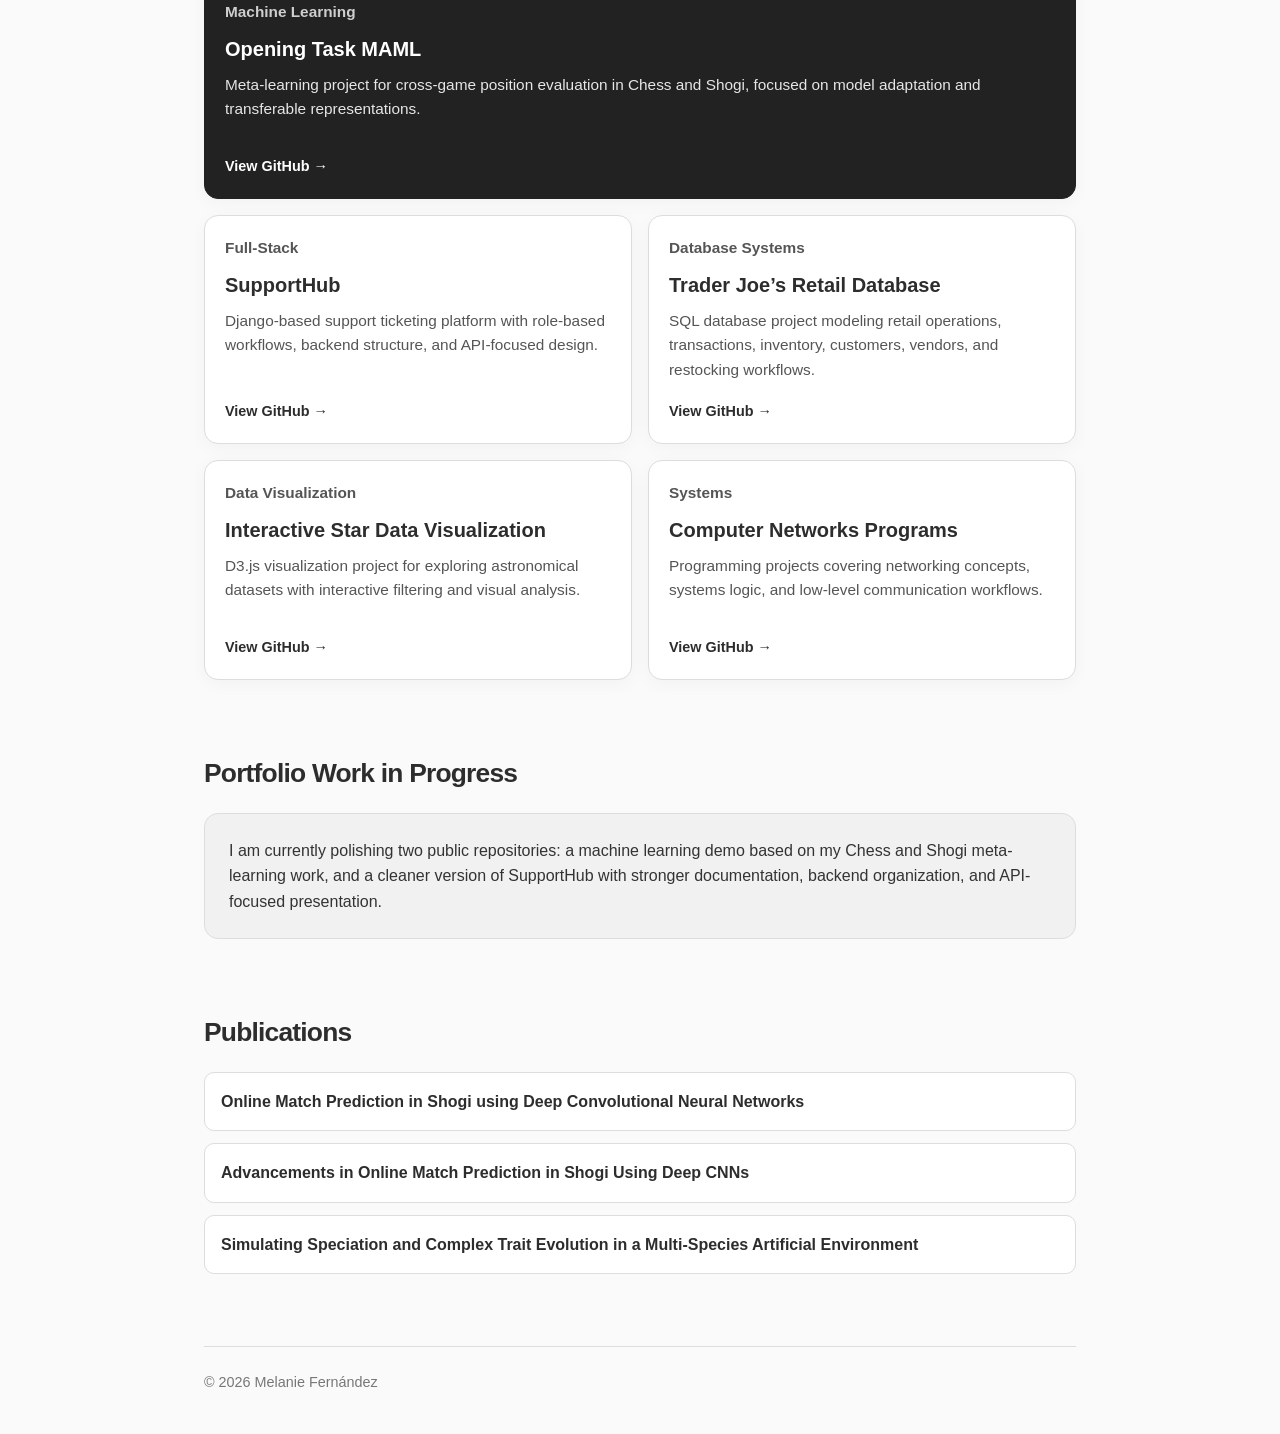
==== commit aeeed78b: "Fix power bi link" ====
--- a/index.html
+++ b/index.html
@@ -120,7 +120,7 @@
       <div class="project-grid">
         <a
           class="project-card featured"
-          href="power-bi-portfolio/power-bi-portfolio-section/index.html"
+          href="power-bi-portfolio/index.html"
           target="_blank"
           rel="noopener noreferrer"
         >
@@ -134,7 +134,7 @@
             <p>
               A browser-based portfolio demonstration featuring interactive
               sales performance, profitability, and regional analysis
-              dashboards. The dashboards use a synthetic retail sales dataset
+              dashboards using PowerBI. The dashboards use a synthetic retail sales dataset
               and include dynamic filters, KPI reporting, trend analysis,
               product comparisons, and downloadable source data.
             </p>
